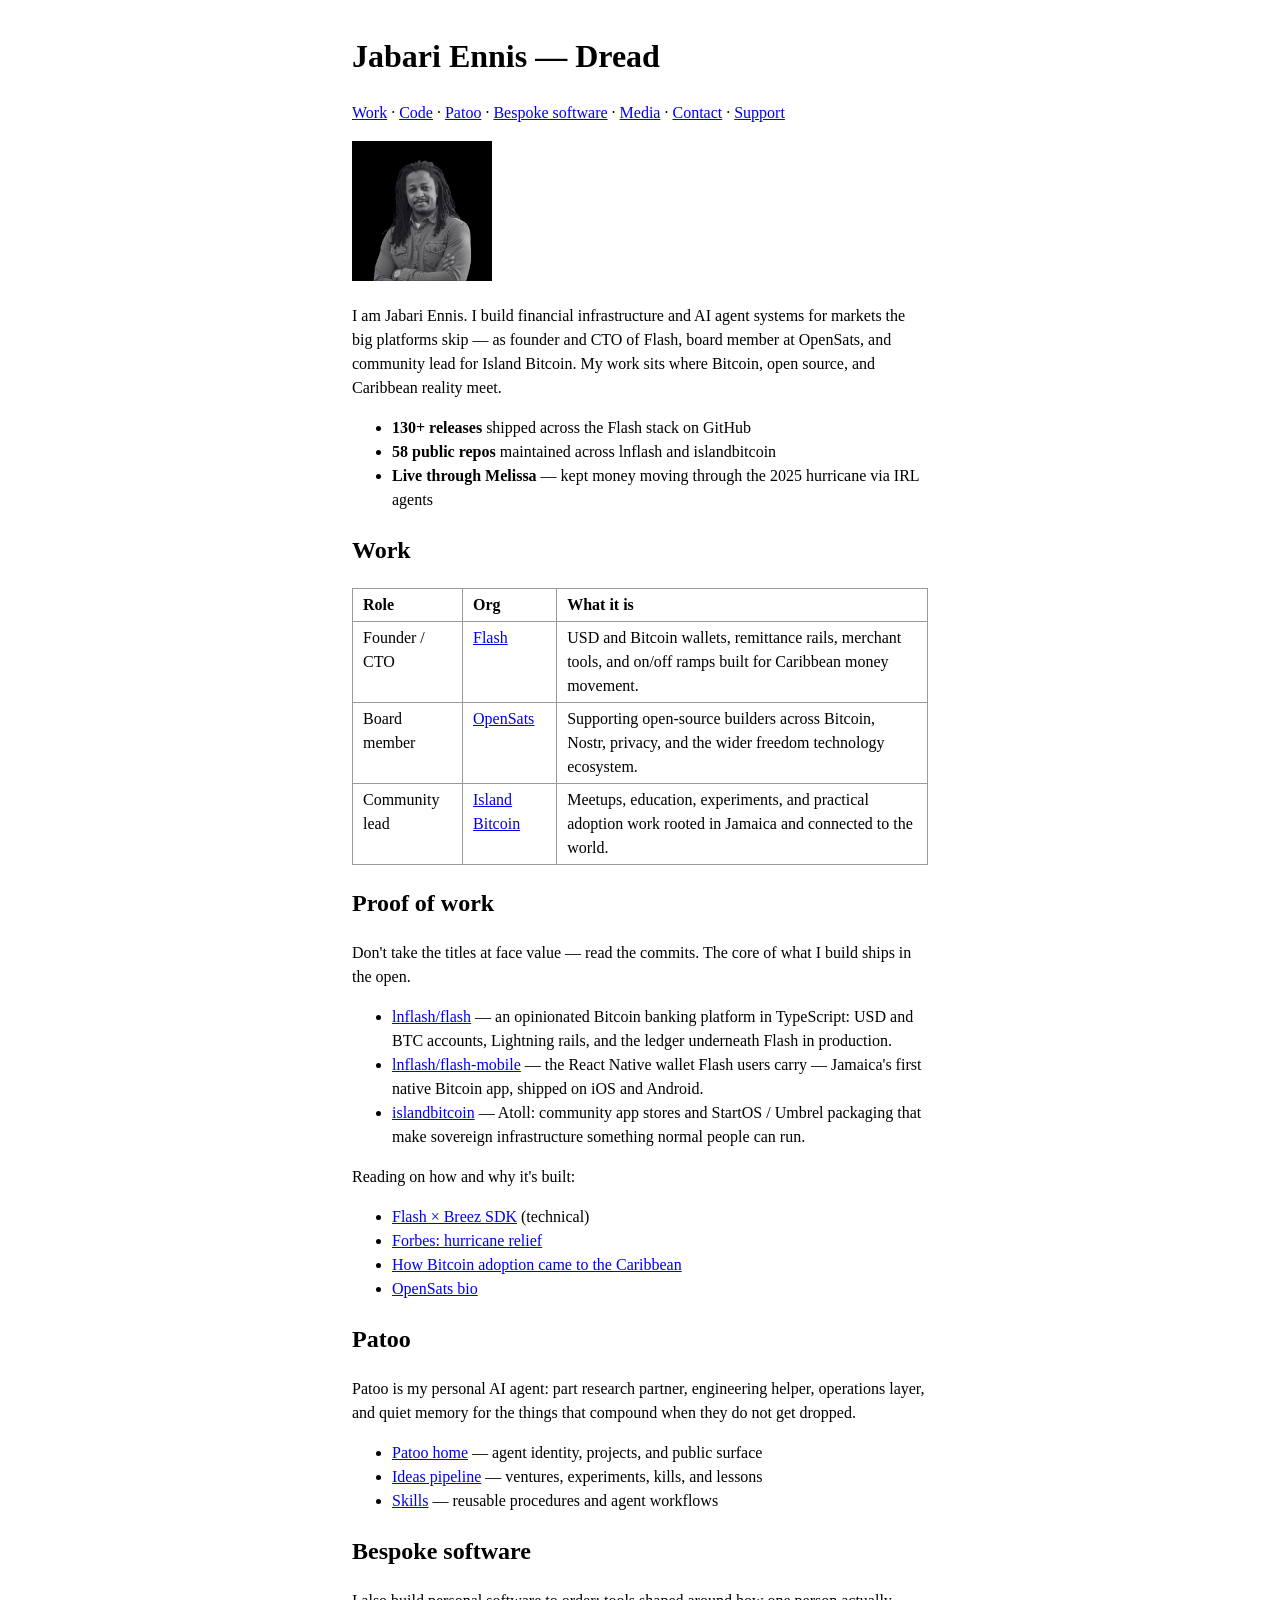
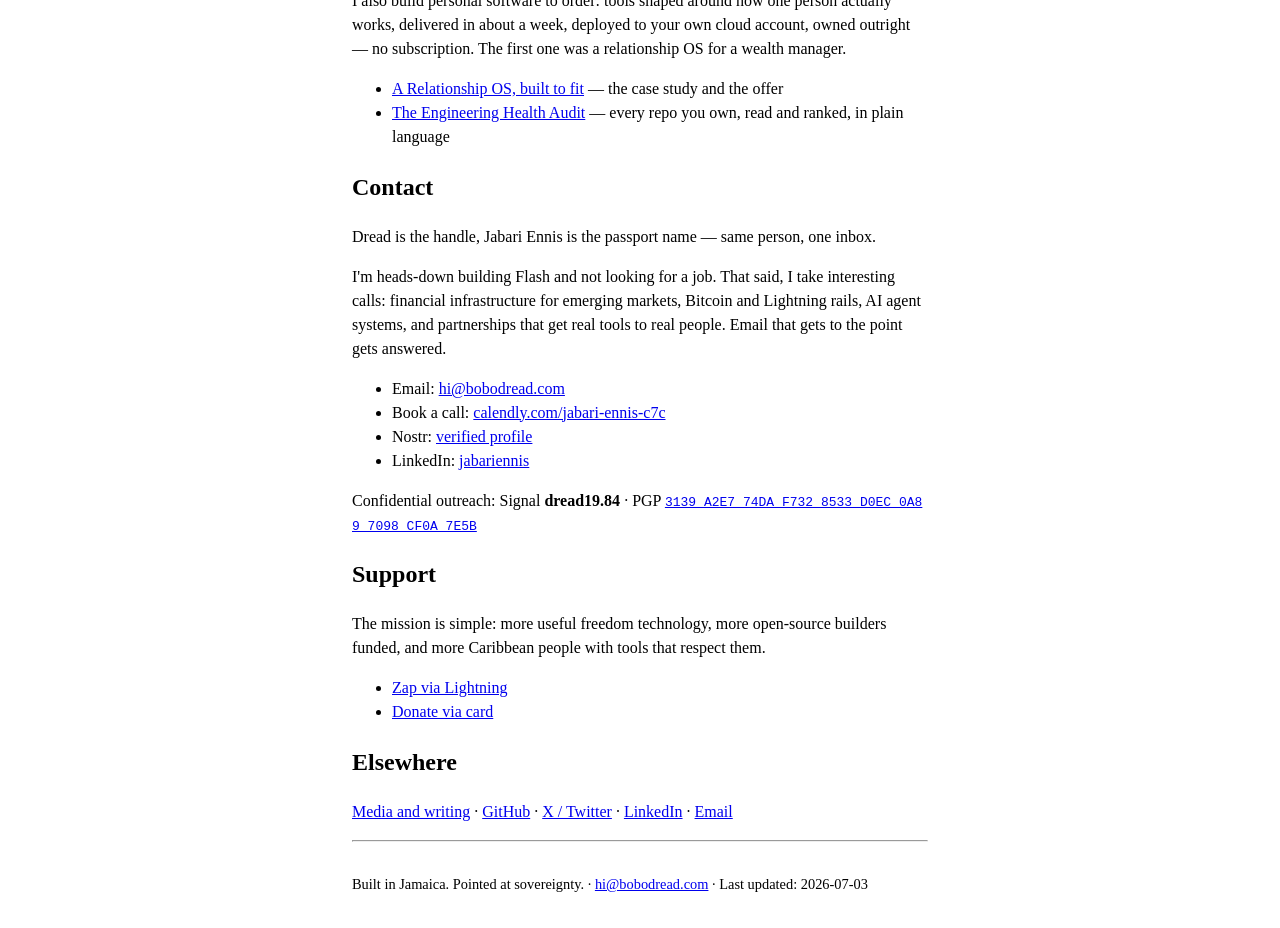
==== index.html @ 9f794b6a "Add Engineering Health Audit offer page Second service page in the same design language: fixed-price" ====
<!DOCTYPE html>
<html lang="en">
<head>
  <meta charset="UTF-8">
  <meta name="viewport" content="width=device-width, initial-scale=1.0">
  <title>Jabari Ennis — Dread</title>
  <meta name="description" content="Jabari Ennis builds financial infrastructure and AI agent systems for emerging markets: Flash, Island Bitcoin, OpenSats, and Patoo.">

  <meta property="og:title" content="Jabari Ennis — Dread">
  <meta property="og:description" content="Financial infrastructure, Bitcoin rails, and AI agent systems built from the Caribbean out.">
  <meta property="og:image" content="https://bobodread.com/photo.png">
  <meta property="og:url" content="https://bobodread.com">
  <meta name="twitter:card" content="summary_large_image">

  <link rel="icon" href="data:image/svg+xml,<svg xmlns='http://www.w3.org/2000/svg' viewBox='0 0 100 100'><text y='.9em' font-size='90'>🏝️</text></svg>">

  <style>
    body { max-width: 72ch; margin: 2rem auto; padding: 0 1rem; line-height: 1.5; }
    img.me { width: 140px; height: auto; }
    table { border-collapse: collapse; }
    th, td { border: 1px solid #999; padding: 4px 10px; text-align: left; vertical-align: top; }
    code { word-break: break-all; }
    footer { margin-top: 2rem; font-size: 0.9em; }
  </style>
</head>
<body>

  <h1>Jabari Ennis — Dread</h1>

  <p>
    <a href="#work">Work</a> ·
    <a href="#code">Code</a> ·
    <a href="#patoo">Patoo</a> ·
    <a href="#bespoke">Bespoke software</a> ·
    <a href="./media.html">Media</a> ·
    <a href="#contact">Contact</a> ·
    <a href="#support">Support</a>
  </p>

  <img class="me" src="./photo.png" alt="Portrait of Jabari Ennis">

  <p>
    I am Jabari Ennis. I build financial infrastructure and AI agent systems for
    markets the big platforms skip — as founder and CTO of Flash, board member at
    OpenSats, and community lead for Island Bitcoin. My work sits where Bitcoin,
    open source, and Caribbean reality meet.
  </p>

  <ul>
    <li><strong>130+ releases</strong> shipped across the Flash stack on GitHub</li>
    <li><strong>58 public repos</strong> maintained across lnflash and islandbitcoin</li>
    <li><strong>Live through Melissa</strong> — kept money moving through the 2025 hurricane via IRL agents</li>
  </ul>

  <h2 id="work">Work</h2>

  <table>
    <tr>
      <th>Role</th>
      <th>Org</th>
      <th>What it is</th>
    </tr>
    <tr>
      <td>Founder / CTO</td>
      <td><a href="https://getflash.io">Flash</a></td>
      <td>USD and Bitcoin wallets, remittance rails, merchant tools, and on/off ramps built for Caribbean money movement.</td>
    </tr>
    <tr>
      <td>Board member</td>
      <td><a href="https://opensats.org">OpenSats</a></td>
      <td>Supporting open-source builders across Bitcoin, Nostr, privacy, and the wider freedom technology ecosystem.</td>
    </tr>
    <tr>
      <td>Community lead</td>
      <td><a href="https://community.islandbitcoin.com">Island Bitcoin</a></td>
      <td>Meetups, education, experiments, and practical adoption work rooted in Jamaica and connected to the world.</td>
    </tr>
  </table>

  <h2 id="code">Proof of work</h2>

  <p>Don't take the titles at face value — read the commits. The core of what I build ships in the open.</p>

  <ul>
    <li>
      <a href="https://github.com/lnflash/flash">lnflash/flash</a> —
      an opinionated Bitcoin banking platform in TypeScript: USD and BTC accounts,
      Lightning rails, and the ledger underneath Flash in production.
    </li>
    <li>
      <a href="https://github.com/lnflash/flash-mobile">lnflash/flash-mobile</a> —
      the React Native wallet Flash users carry — Jamaica's first native Bitcoin app,
      shipped on iOS and Android.
    </li>
    <li>
      <a href="https://github.com/islandbitcoin">islandbitcoin</a> —
      Atoll: community app stores and StartOS / Umbrel packaging that make sovereign
      infrastructure something normal people can run.
    </li>
  </ul>

  <p>Reading on how and why it's built:</p>

  <ul>
    <li><a href="https://medium.com/breez-technology/building-on-lightning-flash-is-reinventing-caribbean-money-with-the-breez-sdk-d26ef8b81fb8">Flash × Breez SDK</a> (technical)</li>
    <li><a href="https://www.forbes.com/sites/frankcorva/2025/11/20/jamaicas-first-native-bitcoin-app-is-helping-with-hurricane-relief/">Forbes: hurricane relief</a></li>
    <li><a href="https://www.blink.sv/blog/how-bitcoin-adoption-came-to-the-caribbean">How Bitcoin adoption came to the Caribbean</a></li>
    <li><a href="https://opensats.org/about/dread">OpenSats bio</a></li>
  </ul>

  <h2 id="patoo">Patoo</h2>

  <p>
    Patoo is my personal AI agent: part research partner, engineering helper,
    operations layer, and quiet memory for the things that compound when they
    do not get dropped.
  </p>

  <ul>
    <li><a href="https://patoo.ai">Patoo home</a> — agent identity, projects, and public surface</li>
    <li><a href="https://patoo.ai/ideas">Ideas pipeline</a> — ventures, experiments, kills, and lessons</li>
    <li><a href="https://patoo.ai/skills.html">Skills</a> — reusable procedures and agent workflows</li>
  </ul>

  <h2 id="bespoke">Bespoke software</h2>

  <p>
    I also build personal software to order: tools shaped around how one
    person actually works, delivered in about a week, deployed to your own
    cloud account, owned outright — no subscription. The first one was a
    relationship OS for a wealth manager.
  </p>

  <ul>
    <li><a href="./relationship-os.html">A Relationship OS, built to fit</a> — the case study and the offer</li>
    <li><a href="./audit.html">The Engineering Health Audit</a> — every repo you own, read and ranked, in plain language</li>
  </ul>

  <h2 id="contact">Contact</h2>

  <p>Dread is the handle, Jabari Ennis is the passport name — same person, one inbox.</p>

  <p>
    I'm heads-down building Flash and not looking for a job. That said, I take
    interesting calls: financial infrastructure for emerging markets, Bitcoin and
    Lightning rails, AI agent systems, and partnerships that get real tools to real
    people. Email that gets to the point gets answered.
  </p>

  <ul>
    <li>Email: <a href="mailto:hi@bobodread.com">hi@bobodread.com</a></li>
    <li>Book a call: <a href="https://calendly.com/jabari-ennis-c7c">calendly.com/jabari-ennis-c7c</a></li>
    <li>Nostr: <a href="https://njump.me/npub1qqqqqq0u2gj96tdfvqymdqn739k4s0h9rzdwyegfmalv28j7a5ssh5ntu2">verified profile</a></li>
    <li>LinkedIn: <a href="https://www.linkedin.com/in/jabariennis/">jabariennis</a></li>
  </ul>

  <p>
    Confidential outreach: Signal <strong>dread19.84</strong> ·
    PGP <a href="./pgp.asc"><code>3139 A2E7 74DA F732 8533 D0EC 0A89 7098 CF0A 7E5B</code></a>
  </p>

  <h2 id="support">Support</h2>

  <p>
    The mission is simple: more useful freedom technology, more open-source builders
    funded, and more Caribbean people with tools that respect them.
  </p>

  <ul>
    <li><a href="https://pay.flashapp.me/dreadmax?amount=0&amp;sats=0&amp;unit=CENT&amp;memo=Tip%20for%20Dread&amp;display=USD&amp;currency=USD">Zap via Lightning</a></li>
    <li><a href="https://www.fygaro.com/en/pb/93b0f6b8-652f-4965-8387-2285e3c92df0/">Donate via card</a></li>
  </ul>

  <h2>Elsewhere</h2>

  <p>
    <a href="./media.html">Media and writing</a> ·
    <a href="https://github.com/islandbitcoin">GitHub</a> ·
    <a href="https://twitter.com/polevaultdream">X / Twitter</a> ·
    <a href="https://www.linkedin.com/in/jabariennis/">LinkedIn</a> ·
    <a href="mailto:hi@bobodread.com">Email</a>
  </p>

  <hr>

  <footer>
    Built in Jamaica. Pointed at sovereignty. ·
    <a href="mailto:hi@bobodread.com">hi@bobodread.com</a> ·
    Last updated: 2026-07-03
  </footer>

</body>
</html>
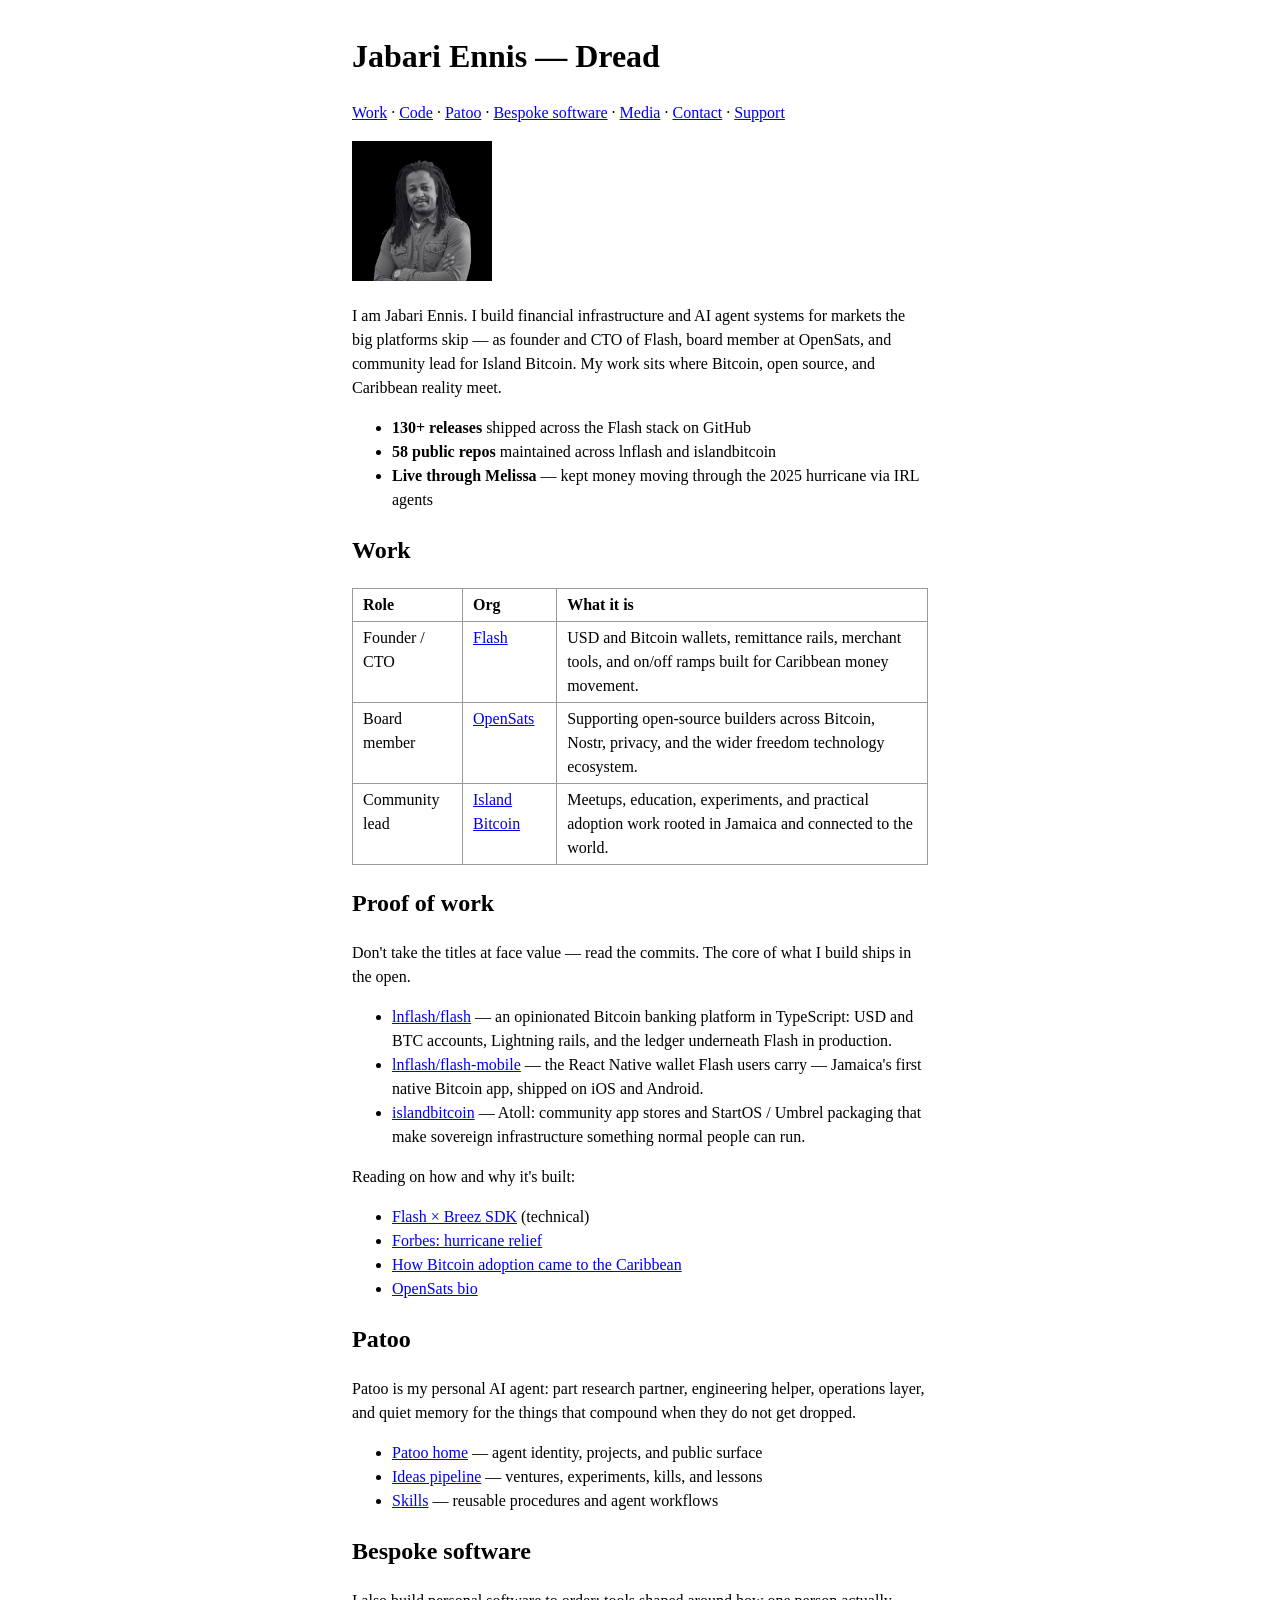
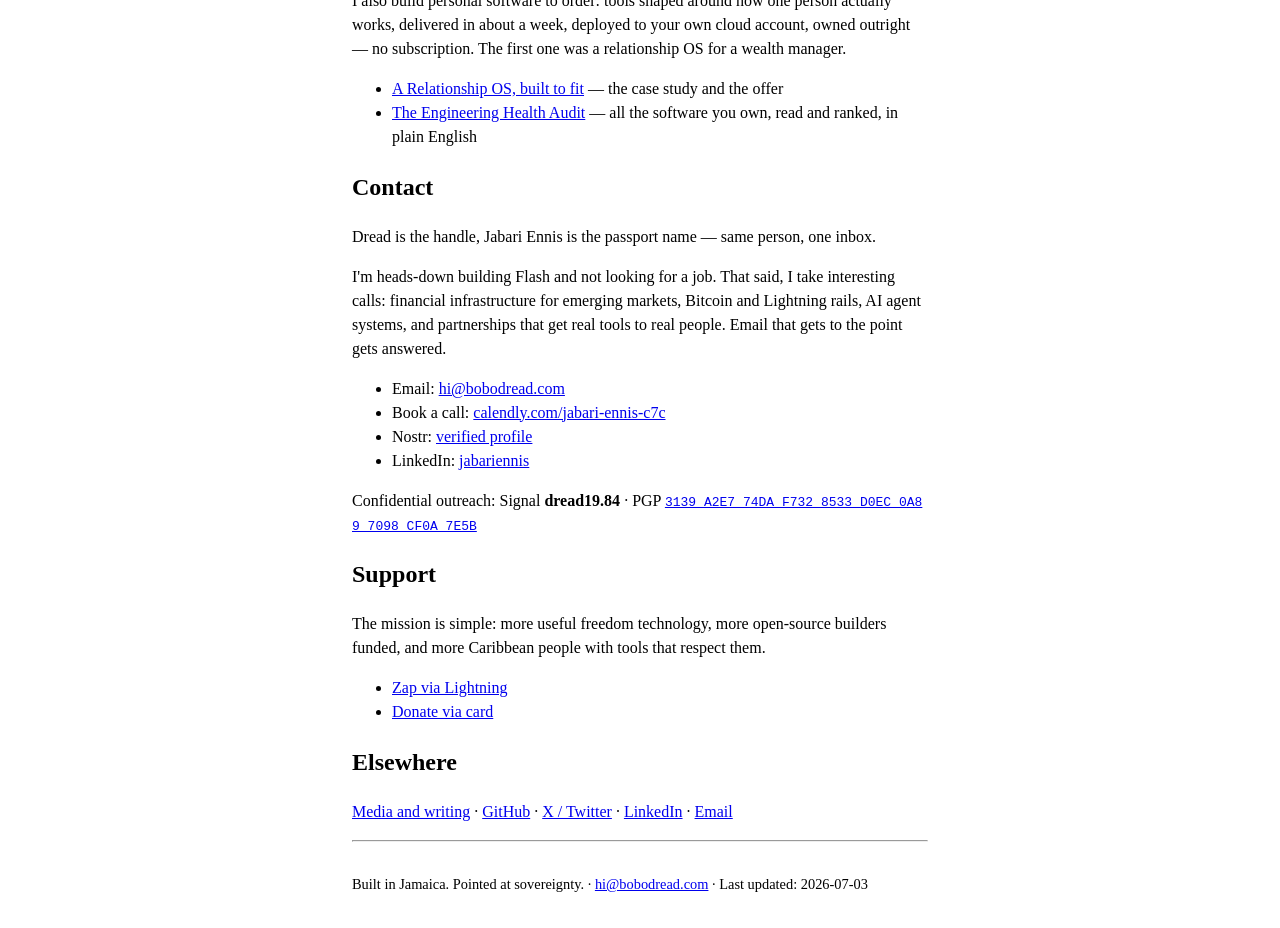
==== commit a1b14aef: "Plain-English pass on the audit page for non-technical founders Removes jargon an owner may not know" ====
--- a/index.html
+++ b/index.html
@@ -133,7 +133,7 @@
 
   <ul>
     <li><a href="./relationship-os.html">A Relationship OS, built to fit</a> — the case study and the offer</li>
-    <li><a href="./audit.html">The Engineering Health Audit</a> — every repo you own, read and ranked, in plain language</li>
+    <li><a href="./audit.html">The Engineering Health Audit</a> — all the software you own, read and ranked, in plain English</li>
   </ul>
 
   <h2 id="contact">Contact</h2>
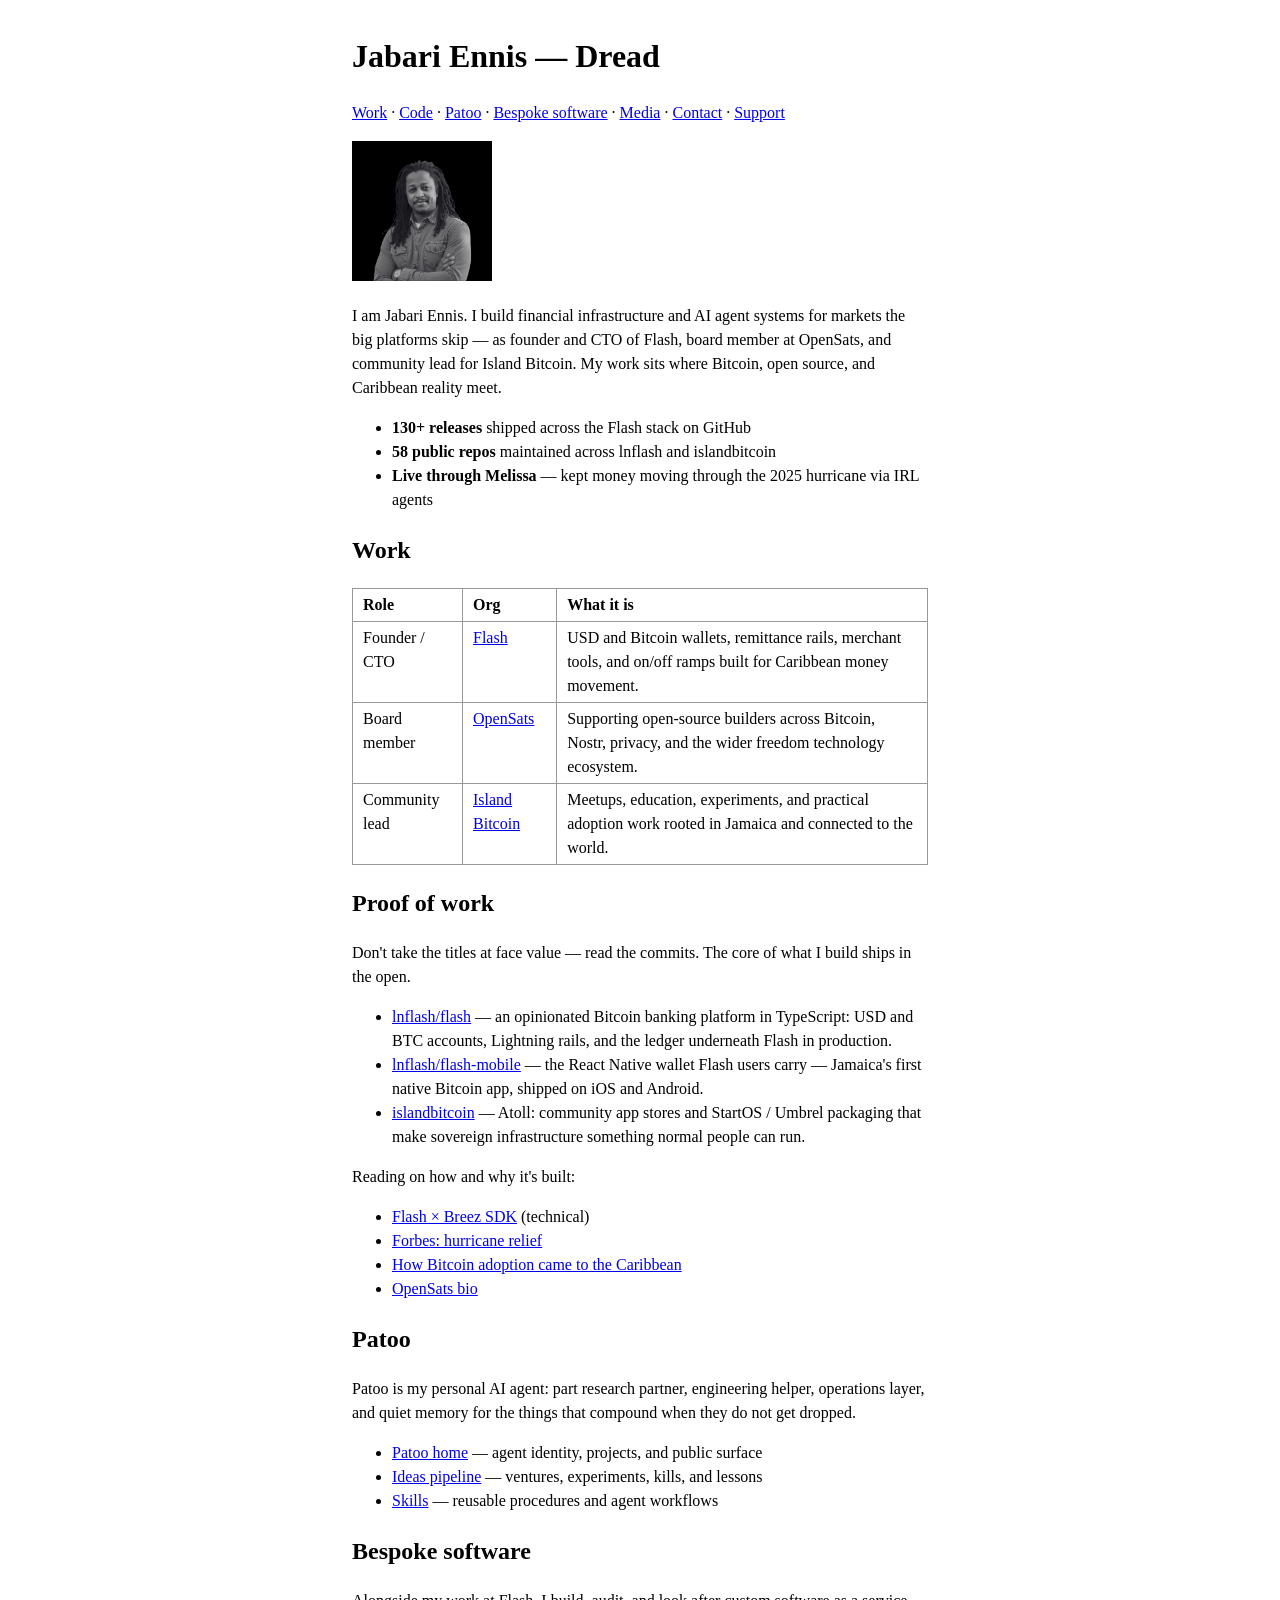
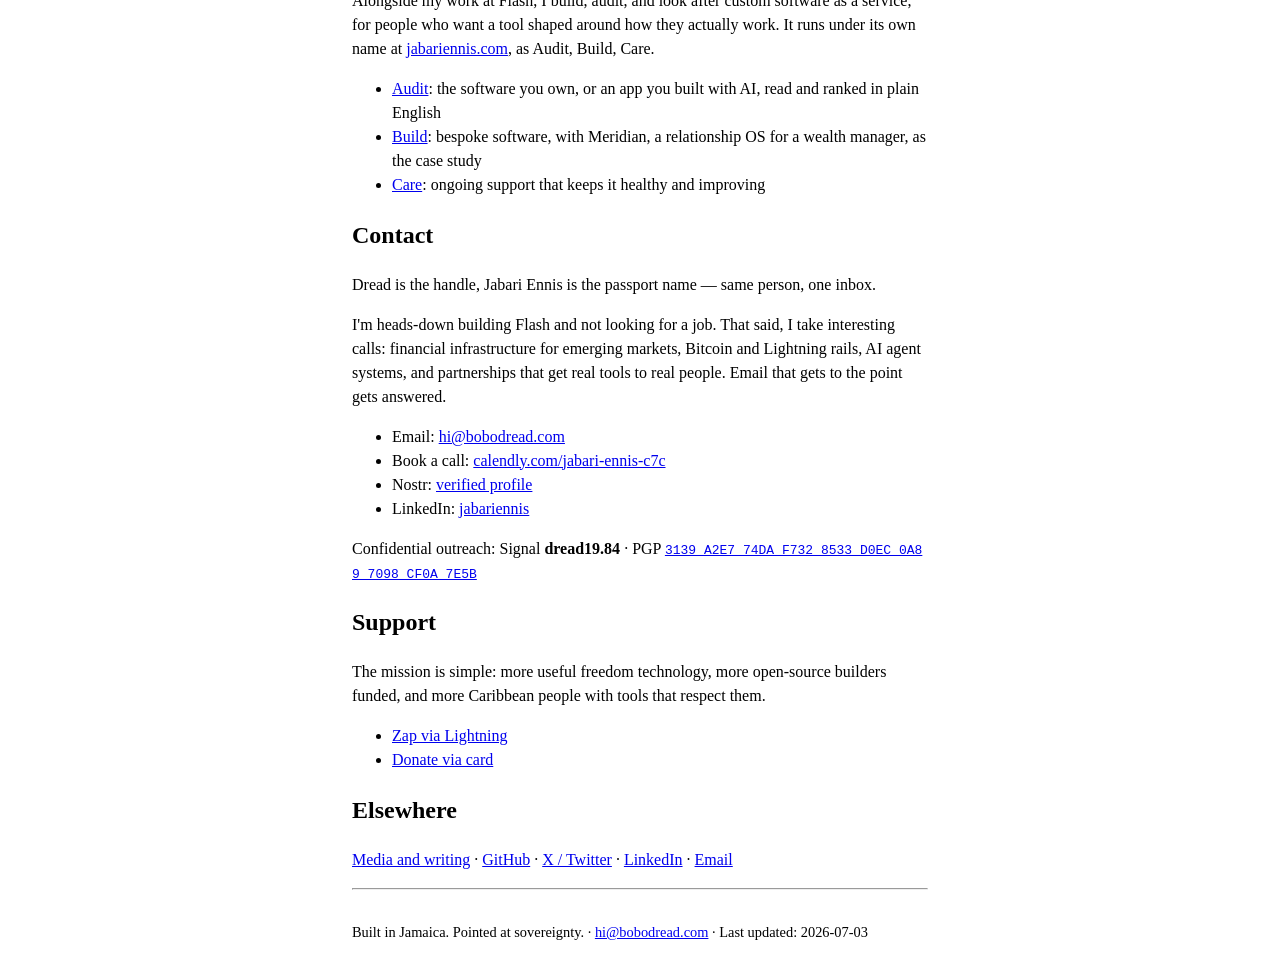
==== commit 71dc4f38: "Redirect bespoke-software offers to jabariennis.com; consolidate homepage section - Remove the relat" ====
--- a/index.html
+++ b/index.html
@@ -125,15 +125,16 @@
   <h2 id="bespoke">Bespoke software</h2>
 
   <p>
-    I also build personal software to order: tools shaped around how one
-    person actually works, delivered in about a week, deployed to your own
-    cloud account, owned outright — no subscription. The first one was a
-    relationship OS for a wealth manager.
+    Alongside my work at Flash, I build, audit, and look after custom software
+    as a service, for people who want a tool shaped around how they actually
+    work. It runs under its own name at <a href="https://jabariennis.com">jabariennis.com</a>,
+    as Audit, Build, Care.
   </p>
 
   <ul>
-    <li><a href="./relationship-os.html">A Relationship OS, built to fit</a> — the case study and the offer</li>
-    <li><a href="./audit.html">The Engineering Health Audit</a> — all the software you own, read and ranked, in plain English</li>
+    <li><a href="https://jabariennis.com/audit">Audit</a>: the software you own, or an app you built with AI, read and ranked in plain English</li>
+    <li><a href="https://jabariennis.com/relationship-os">Build</a>: bespoke software, with Meridian, a relationship OS for a wealth manager, as the case study</li>
+    <li><a href="https://jabariennis.com/care-plan">Care</a>: ongoing support that keeps it healthy and improving</li>
   </ul>
 
   <h2 id="contact">Contact</h2>
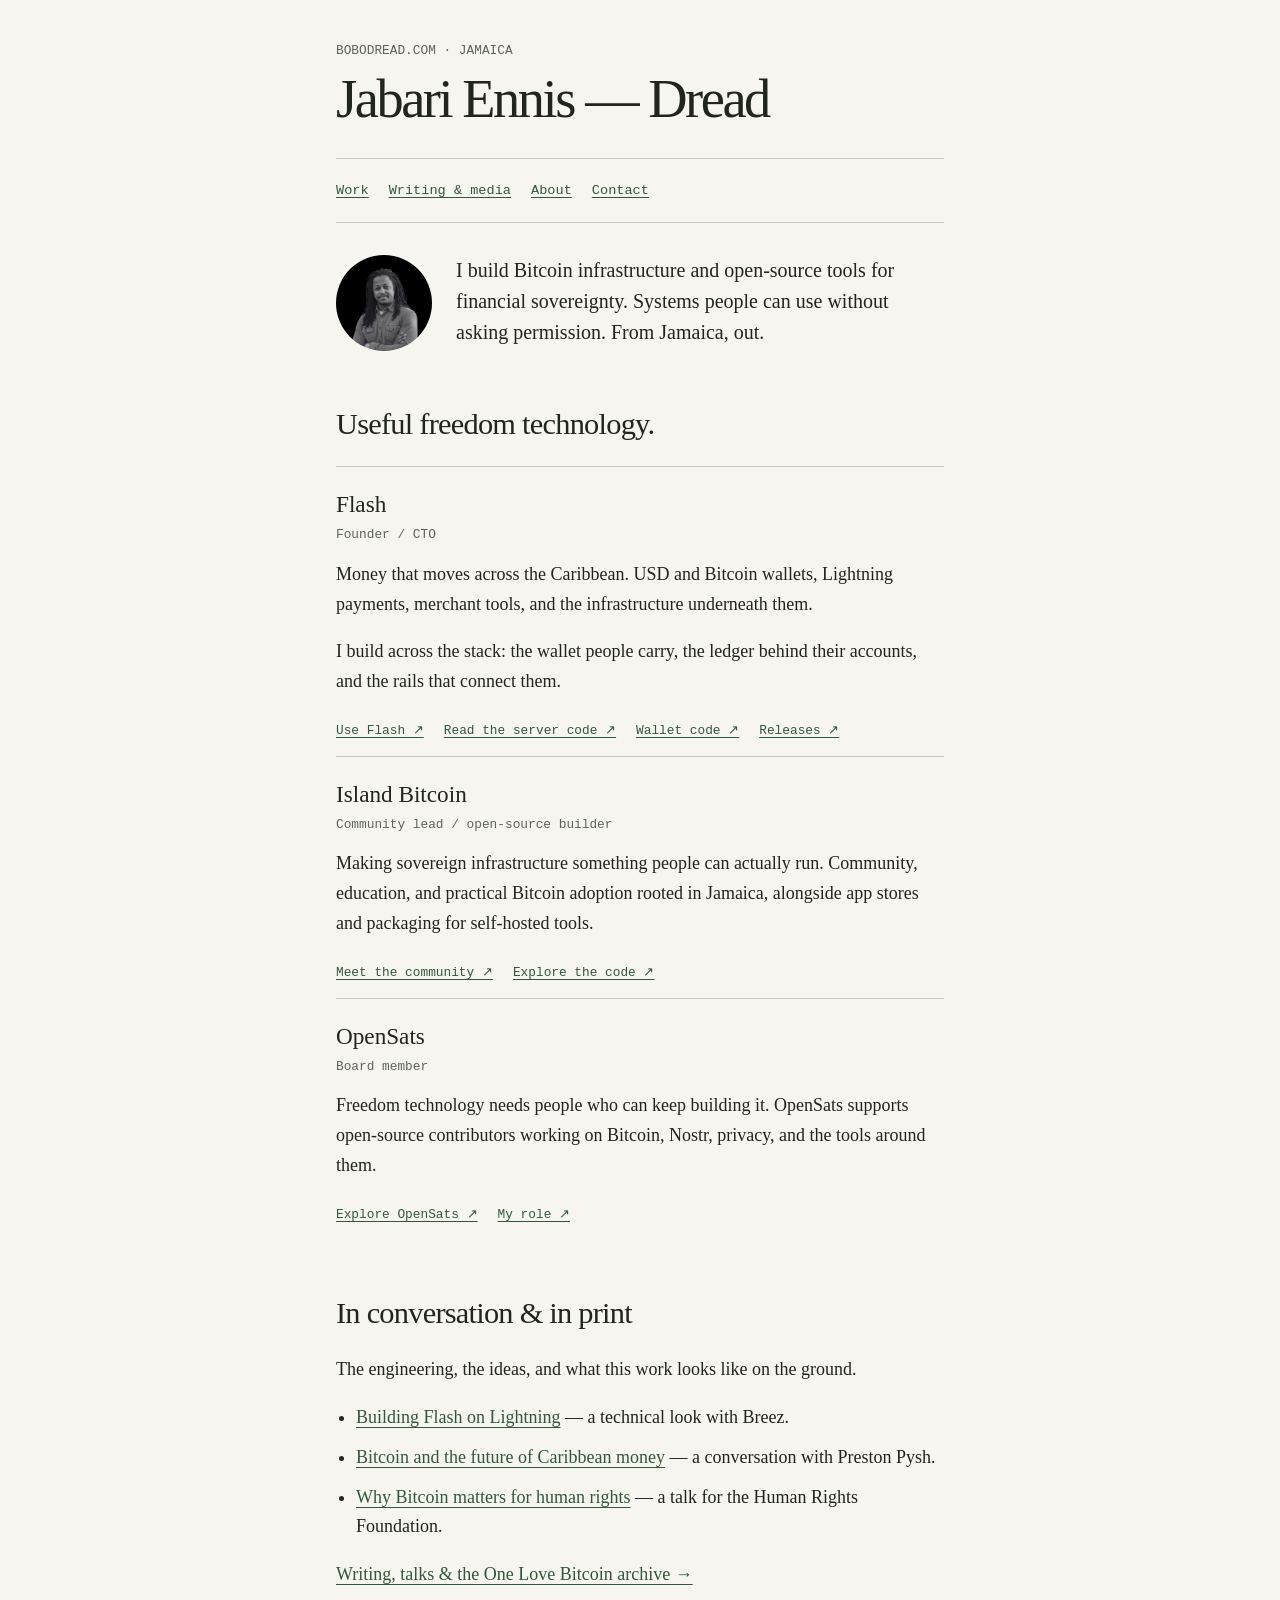
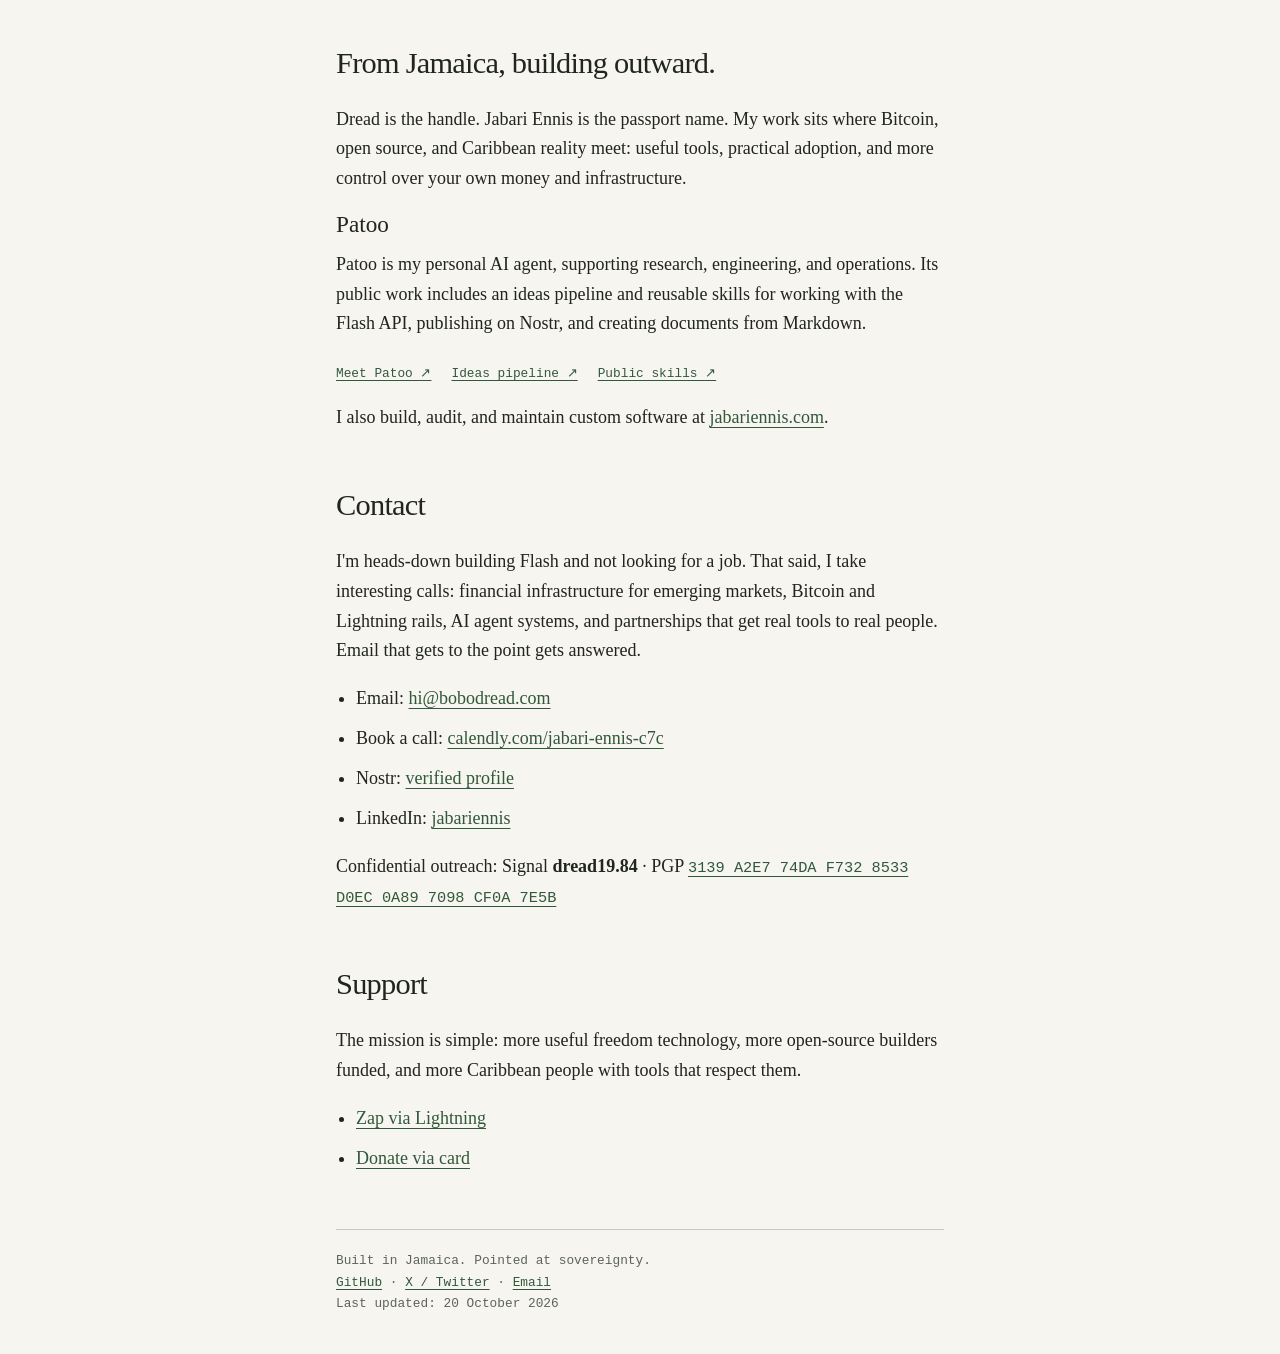
==== commit 5ae96c62: "Revamp Dread site around cypherpunk projects and add review staging" ====
--- a/index.html
+++ b/index.html
@@ -2,144 +2,72 @@
 <html lang="en">
 <head>
   <meta charset="UTF-8">
-  <meta name="viewport" content="width=device-width, initial-scale=1.0">
+  <meta name="viewport" content="width=device-width, initial-scale=1">
   <title>Jabari Ennis — Dread</title>
-  <meta name="description" content="Jabari Ennis builds financial infrastructure and AI agent systems for emerging markets: Flash, Island Bitcoin, OpenSats, and Patoo.">
-
+  <meta name="description" content="Bitcoin infrastructure, open-source tools, and financial sovereignty. Built in Jamaica by Jabari Ennis — Dread.">
+  <link rel="canonical" href="https://bobodread.com/">
   <meta property="og:title" content="Jabari Ennis — Dread">
-  <meta property="og:description" content="Financial infrastructure, Bitcoin rails, and AI agent systems built from the Caribbean out.">
-  <meta property="og:image" content="https://bobodread.com/photo.png">
-  <meta property="og:url" content="https://bobodread.com">
+  <meta property="og:description" content="Bitcoin infrastructure, open-source tools, and financial sovereignty. Built in Jamaica by Jabari Ennis — Dread.">
+  <meta property="og:url" content="https://bobodread.com/">
+  <meta property="og:type" content="website">
+  <meta property="og:image" content="https://bobodread.com/social-card.png">
   <meta name="twitter:card" content="summary_large_image">
-
-  <link rel="icon" href="data:image/svg+xml,<svg xmlns='http://www.w3.org/2000/svg' viewBox='0 0 100 100'><text y='.9em' font-size='90'>🏝️</text></svg>">
-
-  <style>
-    body { max-width: 72ch; margin: 2rem auto; padding: 0 1rem; line-height: 1.5; }
-    img.me { width: 140px; height: auto; }
-    table { border-collapse: collapse; }
-    th, td { border: 1px solid #999; padding: 4px 10px; text-align: left; vertical-align: top; }
-    code { word-break: break-all; }
-    footer { margin-top: 2rem; font-size: 0.9em; }
-  </style>
+  <meta name="twitter:title" content="Jabari Ennis — Dread">
+  <meta name="twitter:description" content="Bitcoin infrastructure, open-source tools, and financial sovereignty. Built in Jamaica by Jabari Ennis — Dread.">
+  <meta name="twitter:image" content="https://bobodread.com/social-card.png">
+  <link rel="icon" href="data:image/svg+xml,&lt;svg xmlns='http://www.w3.org/2000/svg' viewBox='0 0 100 100'&gt;&lt;text y='.9em' font-size='90'&gt;🏝️&lt;/text&gt;&lt;/svg&gt;">
+  <link rel="stylesheet" href="/style.css">
 </head>
 <body>
-
-  <h1>Jabari Ennis — Dread</h1>
-
-  <p>
-    <a href="#work">Work</a> ·
-    <a href="#code">Code</a> ·
-    <a href="#patoo">Patoo</a> ·
-    <a href="#bespoke">Bespoke software</a> ·
-    <a href="./media.html">Media</a> ·
-    <a href="#contact">Contact</a> ·
-    <a href="#support">Support</a>
-  </p>
-
-  <img class="me" src="./photo.png" alt="Portrait of Jabari Ennis">
-
-  <p>
-    I am Jabari Ennis. I build financial infrastructure and AI agent systems for
-    markets the big platforms skip — as founder and CTO of Flash, board member at
-    OpenSats, and community lead for Island Bitcoin. My work sits where Bitcoin,
-    open source, and Caribbean reality meet.
-  </p>
-
-  <ul>
-    <li><strong>130+ releases</strong> shipped across the Flash stack on GitHub</li>
-    <li><strong>58 public repos</strong> maintained across lnflash and islandbitcoin</li>
-    <li><strong>Live through Melissa</strong> — kept money moving through the 2025 hurricane via IRL agents</li>
-  </ul>
-
-  <h2 id="work">Work</h2>
-
-  <table>
-    <tr>
-      <th>Role</th>
-      <th>Org</th>
-      <th>What it is</th>
-    </tr>
-    <tr>
-      <td>Founder / CTO</td>
-      <td><a href="https://getflash.io">Flash</a></td>
-      <td>USD and Bitcoin wallets, remittance rails, merchant tools, and on/off ramps built for Caribbean money movement.</td>
-    </tr>
-    <tr>
-      <td>Board member</td>
-      <td><a href="https://opensats.org">OpenSats</a></td>
-      <td>Supporting open-source builders across Bitcoin, Nostr, privacy, and the wider freedom technology ecosystem.</td>
-    </tr>
-    <tr>
-      <td>Community lead</td>
-      <td><a href="https://community.islandbitcoin.com">Island Bitcoin</a></td>
-      <td>Meetups, education, experiments, and practical adoption work rooted in Jamaica and connected to the world.</td>
-    </tr>
-  </table>
-
-  <h2 id="code">Proof of work</h2>
-
-  <p>Don't take the titles at face value — read the commits. The core of what I build ships in the open.</p>
-
-  <ul>
-    <li>
-      <a href="https://github.com/lnflash/flash">lnflash/flash</a> —
-      an opinionated Bitcoin banking platform in TypeScript: USD and BTC accounts,
-      Lightning rails, and the ledger underneath Flash in production.
-    </li>
-    <li>
-      <a href="https://github.com/lnflash/flash-mobile">lnflash/flash-mobile</a> —
-      the React Native wallet Flash users carry — Jamaica's first native Bitcoin app,
-      shipped on iOS and Android.
-    </li>
-    <li>
-      <a href="https://github.com/islandbitcoin">islandbitcoin</a> —
-      Atoll: community app stores and StartOS / Umbrel packaging that make sovereign
-      infrastructure something normal people can run.
-    </li>
-  </ul>
-
-  <p>Reading on how and why it's built:</p>
-
-  <ul>
-    <li><a href="https://medium.com/breez-technology/building-on-lightning-flash-is-reinventing-caribbean-money-with-the-breez-sdk-d26ef8b81fb8">Flash × Breez SDK</a> (technical)</li>
-    <li><a href="https://www.forbes.com/sites/frankcorva/2025/11/20/jamaicas-first-native-bitcoin-app-is-helping-with-hurricane-relief/">Forbes: hurricane relief</a></li>
-    <li><a href="https://www.blink.sv/blog/how-bitcoin-adoption-came-to-the-caribbean">How Bitcoin adoption came to the Caribbean</a></li>
-    <li><a href="https://opensats.org/about/dread">OpenSats bio</a></li>
-  </ul>
-
-  <h2 id="patoo">Patoo</h2>
-
-  <p>
-    Patoo is my personal AI agent: part research partner, engineering helper,
-    operations layer, and quiet memory for the things that compound when they
-    do not get dropped.
-  </p>
-
-  <ul>
-    <li><a href="https://patoo.ai">Patoo home</a> — agent identity, projects, and public surface</li>
-    <li><a href="https://patoo.ai/ideas">Ideas pipeline</a> — ventures, experiments, kills, and lessons</li>
-    <li><a href="https://patoo.ai/skills.html">Skills</a> — reusable procedures and agent workflows</li>
-  </ul>
-
-  <h2 id="bespoke">Bespoke software</h2>
-
-  <p>
-    Alongside my work at Flash, I build, audit, and look after custom software
-    as a service, for people who want a tool shaped around how they actually
-    work. It runs under its own name at <a href="https://jabariennis.com">jabariennis.com</a>,
-    as Audit, Build, Care.
-  </p>
-
-  <ul>
-    <li><a href="https://jabariennis.com/audit">Audit</a>: the software you own, or an app you built with AI, read and ranked in plain English</li>
-    <li><a href="https://jabariennis.com/relationship-os">Build</a>: bespoke software, with Meridian, a relationship OS for a wealth manager, as the case study</li>
-    <li><a href="https://jabariennis.com/care-plan">Care</a>: ongoing support that keeps it healthy and improving</li>
-  </ul>
-
+<a class="skip" href="#main">Skip to content</a>
+<header>
+<p class="kicker">BOBODREAD.COM · JAMAICA</p>
+<h1>Jabari Ennis — Dread</h1>
+<nav aria-label="Main navigation"><a href="/#work">Work</a><a href="/media">Writing &amp; media</a><a href="/#about">About</a><a href="/#contact">Contact</a></nav></header>
+<main id="main">
+<div class="intro">
+<img class="me" src="/photo.png" width="500" height="500" alt="Portrait of Jabari Ennis">
+<p>I build Bitcoin infrastructure and open-source tools for financial sovereignty. Systems people can use without asking permission. From Jamaica, out.</p>
+</div>
+<section id="work" aria-labelledby="work-title">
+<h2 id="work-title">Useful freedom technology.</h2>
+<article id="flash">
+<h3>Flash</h3><p class="role">Founder / CTO</p>
+<p>Money that moves across the Caribbean. USD and Bitcoin wallets, Lightning payments, merchant tools, and the infrastructure underneath them.</p>
+<p>I build across the stack: the wallet people carry, the ledger behind their accounts, and the rails that connect them.</p>
+<div class="links"><a href="https://getflash.io">Use Flash ↗</a><a href="https://github.com/lnflash/flash">Read the server code ↗</a><a href="https://github.com/lnflash/flash-mobile">Wallet code ↗</a><a href="https://github.com/lnflash/flash-mobile/releases">Releases ↗</a></div>
+</article>
+<article id="islandbitcoin">
+<h3>Island Bitcoin</h3><p class="role">Community lead / open-source builder</p>
+<p>Making sovereign infrastructure something people can actually run. Community, education, and practical Bitcoin adoption rooted in Jamaica, alongside app stores and packaging for self-hosted tools.</p>
+<div class="links"><a href="https://community.islandbitcoin.com">Meet the community ↗</a><a href="https://github.com/islandbitcoin">Explore the code ↗</a></div>
+</article>
+<article id="opensats">
+<h3>OpenSats</h3><p class="role">Board member</p>
+<p>Freedom technology needs people who can keep building it. OpenSats supports open-source contributors working on Bitcoin, Nostr, privacy, and the tools around them.</p>
+<div class="links"><a href="https://opensats.org">Explore OpenSats ↗</a><a href="https://opensats.org/about/dread">My role ↗</a></div>
+</article>
+</section>
+<section aria-labelledby="reading-title">
+<h2 id="reading-title">In conversation &amp; in print</h2>
+<p>The engineering, the ideas, and what this work looks like on the ground.</p>
+<ul>
+<li><a href="/media#breez">Building Flash on Lightning</a> — a technical look with Breez.</li>
+<li><a href="/media#bitcoin-fundamentals">Bitcoin and the future of Caribbean money</a> — a conversation with Preston Pysh.</li>
+<li><a href="/media#human-rights">Why Bitcoin matters for human rights</a> — a talk for the Human Rights Foundation.</li>
+</ul>
+<p><a href="/media">Writing, talks &amp; the One Love Bitcoin archive →</a></p>
+</section>
+<section id="about" aria-labelledby="about-title">
+<h2 id="about-title">From Jamaica, building outward.</h2>
+<p>Dread is the handle. Jabari Ennis is the passport name. My work sits where Bitcoin, open source, and Caribbean reality meet: useful tools, practical adoption, and more control over your own money and infrastructure.</p>
+<h3 id="patoo">Patoo</h3>
+<p>Patoo is my personal AI agent, supporting research, engineering, and operations. Its public work includes an ideas pipeline and reusable skills for working with the Flash API, publishing on Nostr, and creating documents from Markdown.</p>
+<div class="links"><a href="https://patoo.ai">Meet Patoo ↗</a><a href="https://patoo.ai/ideas">Ideas pipeline ↗</a><a href="https://patoo.ai/skills.html">Public skills ↗</a></div>
+<p>I also build, audit, and maintain custom software at <a href="https://jabariennis.com">jabariennis.com</a>.</p>
+</section>
+<section aria-labelledby="contact">
   <h2 id="contact">Contact</h2>
-
-  <p>Dread is the handle, Jabari Ennis is the passport name — same person, one inbox.</p>
 
   <p>
     I'm heads-down building Flash and not looking for a job. That said, I take
@@ -157,9 +85,11 @@
 
   <p>
     Confidential outreach: Signal <strong>dread19.84</strong> ·
-    PGP <a href="./pgp.asc"><code>3139 A2E7 74DA F732 8533 D0EC 0A89 7098 CF0A 7E5B</code></a>
+    PGP <a href="/pgp.asc"><code>3139 A2E7 74DA F732 8533 D0EC 0A89 7098 CF0A 7E5B</code></a>
   </p>
 
+</section>
+<section aria-labelledby="support">
   <h2 id="support">Support</h2>
 
   <p>
@@ -172,23 +102,8 @@
     <li><a href="https://www.fygaro.com/en/pb/93b0f6b8-652f-4965-8387-2285e3c92df0/">Donate via card</a></li>
   </ul>
 
-  <h2>Elsewhere</h2>
-
-  <p>
-    <a href="./media.html">Media and writing</a> ·
-    <a href="https://github.com/islandbitcoin">GitHub</a> ·
-    <a href="https://twitter.com/polevaultdream">X / Twitter</a> ·
-    <a href="https://www.linkedin.com/in/jabariennis/">LinkedIn</a> ·
-    <a href="mailto:hi@bobodread.com">Email</a>
-  </p>
-
-  <hr>
-
-  <footer>
-    Built in Jamaica. Pointed at sovereignty. ·
-    <a href="mailto:hi@bobodread.com">hi@bobodread.com</a> ·
-    Last updated: 2026-07-03
-  </footer>
-
+</section>
+</main>
+<footer>Built in Jamaica. Pointed at sovereignty.<br><a href="https://github.com/islandbitcoin">GitHub</a> · <a href="https://twitter.com/polevaultdream">X / Twitter</a> · <a href="mailto:hi@bobodread.com">Email</a><br>Last updated: <time datetime="2026-10-20">20 October 2026</time></footer>
 </body>
 </html>
--- a/style.css
+++ b/style.css
@@ -0,0 +1,34 @@
+ :root { color-scheme: light dark; --bg:#f7f5ef; --ink:#20251f; --muted:#5c6459; --line:#c8cbbf; --link:#31583b; }
+* { box-sizing:border-box; }
+html { scroll-padding-top:2rem; }
+body { max-width:72ch; margin:0 auto; padding:2.5rem 1.25rem; background:var(--bg); color:var(--ink); font:18px/1.65 Georgia, 'Times New Roman', serif; overflow-wrap:anywhere; }
+a { color:var(--link); text-underline-offset:0.2em; text-decoration-thickness:1px; }
+a:hover { text-decoration-thickness:2px; }
+a:focus-visible { outline:3px solid var(--link); outline-offset:5px; }
+nav { display:flex; flex-wrap:wrap; gap:.25rem 1.25rem; padding:.8rem 0; border-top:1px solid var(--line); border-bottom:1px solid var(--line); font: .85rem/1.6 ui-monospace, monospace; }
+nav a { display:inline-block; padding:.5rem 0; }
+h1,h2,h3 { line-height:1.15; font-weight:normal; }
+h1 { font-size:clamp(2.25rem,6vw,3.4rem); letter-spacing:-.045em; margin:.4rem 0 1.75rem; }
+h2 { font-size:1.9rem; margin:0 0 1.5rem; letter-spacing:-.025em; }
+h3 { font-size:1.45rem; margin:0 0 .4rem; }
+p { margin:.75rem 0 1.1rem; }
+section { margin-top:3.5rem; }
+article { border-top:1px solid var(--line); padding:1.5rem 0 .5rem; }
+.kicker,.role,footer,.links { font-family:ui-monospace, SFMono-Regular, Consolas, monospace; font-size:.8rem; }
+.kicker { color:var(--muted); margin:0; }
+.role { color:var(--muted); margin:.25rem 0 .9rem; }
+.intro { display:flex; align-items:flex-start; gap:1.5rem; margin-top:2rem; }
+.intro p { margin:0; font-size:1.25rem; line-height:1.55; }
+img.me { width:96px; height:96px; flex-shrink:0; border-radius:50%; }
+.links { display:flex; flex-wrap:wrap; gap:.35rem 1.25rem; }
+.links a { padding:.4rem 0; }
+ul { padding-left:1.25rem; }
+li { margin:.65rem 0; }
+code { font-size:.85em; overflow-wrap:anywhere; }
+footer { margin-top:3.5rem; padding-top:1.25rem; border-top:1px solid var(--line); color:var(--muted); }
+.skip { position:absolute; left:-9999px; }
+.skip:focus { position:static; }
+@media (max-width:480px) { body { padding:1.5rem 1.1rem; } .intro { gap:1rem; } img.me { width:68px; height:68px; } .intro p { font-size:1.1rem; } }
+@media (prefers-color-scheme:dark) { :root { --bg:#161a17; --ink:#e8e9df; --muted:#afb6a8; --line:#464e43; --link:#b7d69d; } }
+main > h2 { margin-top:3.5rem; }
+main > h3 { margin-top:2rem; }
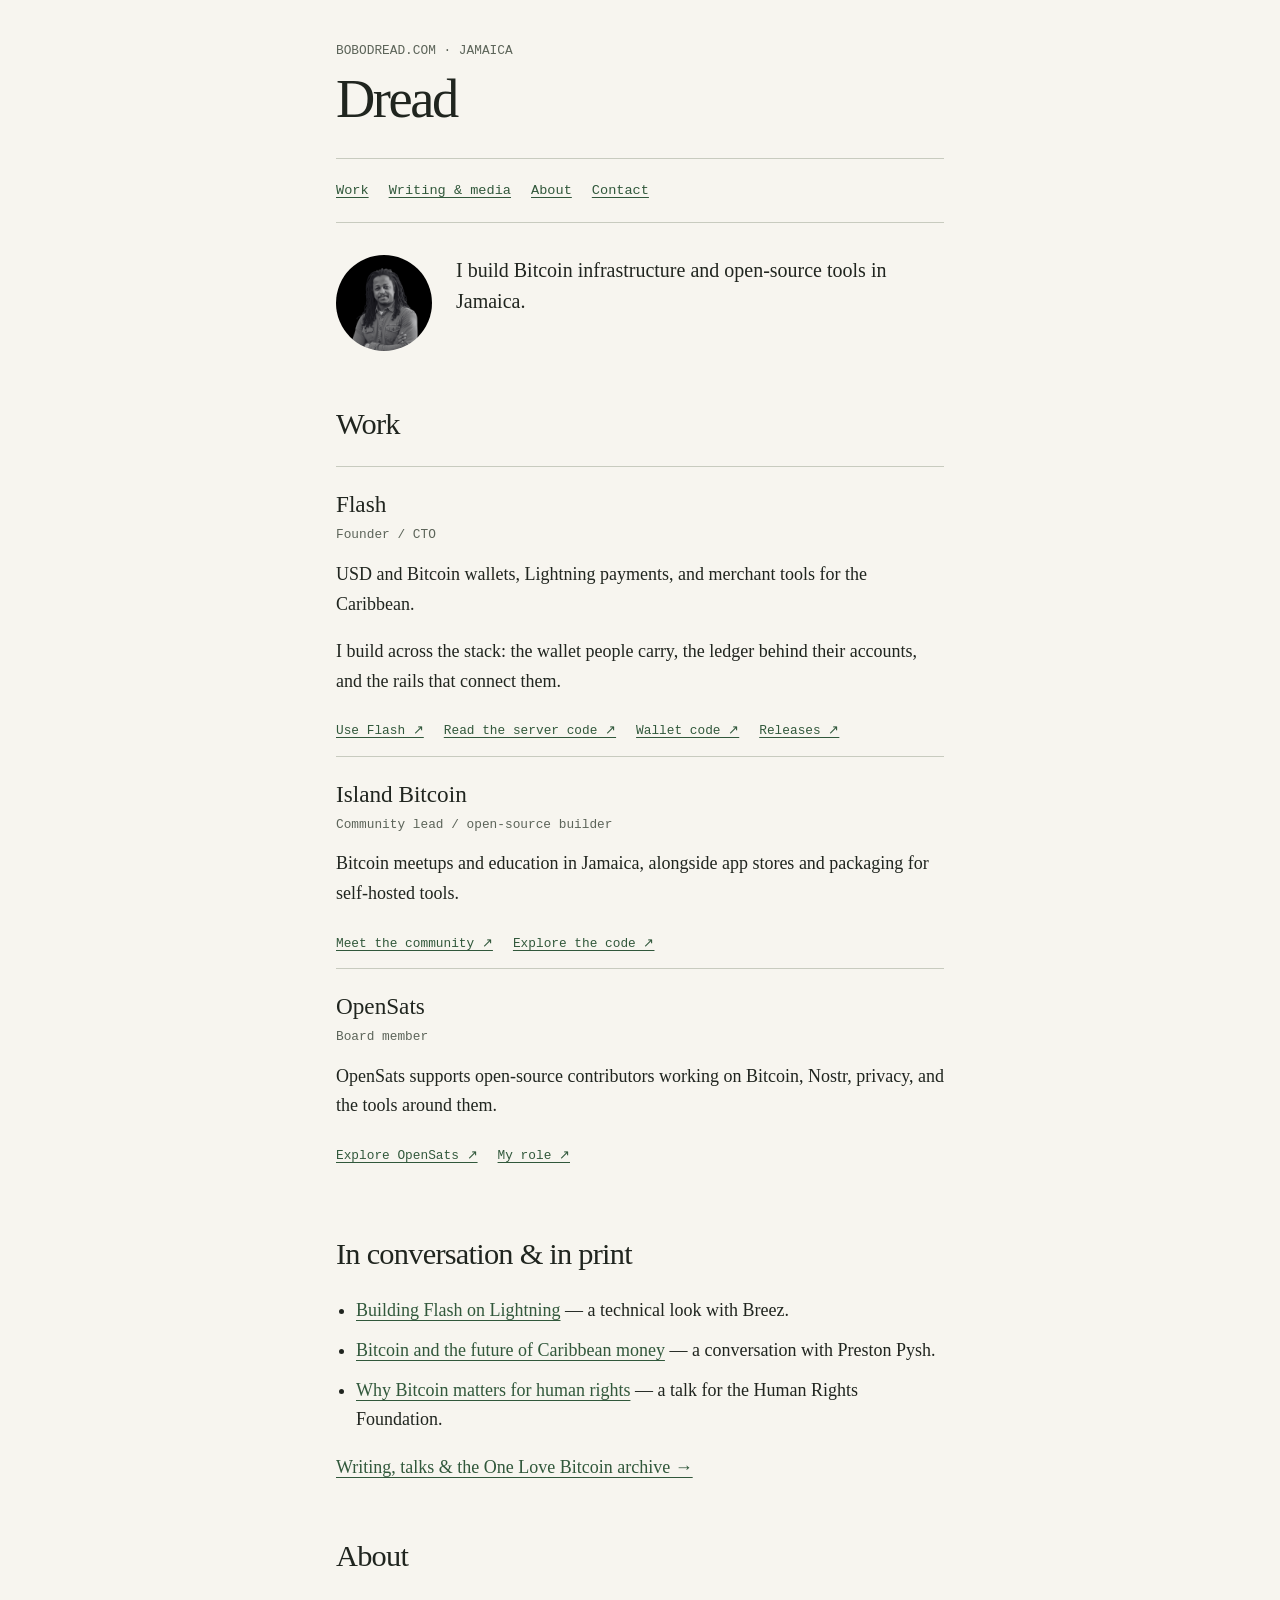
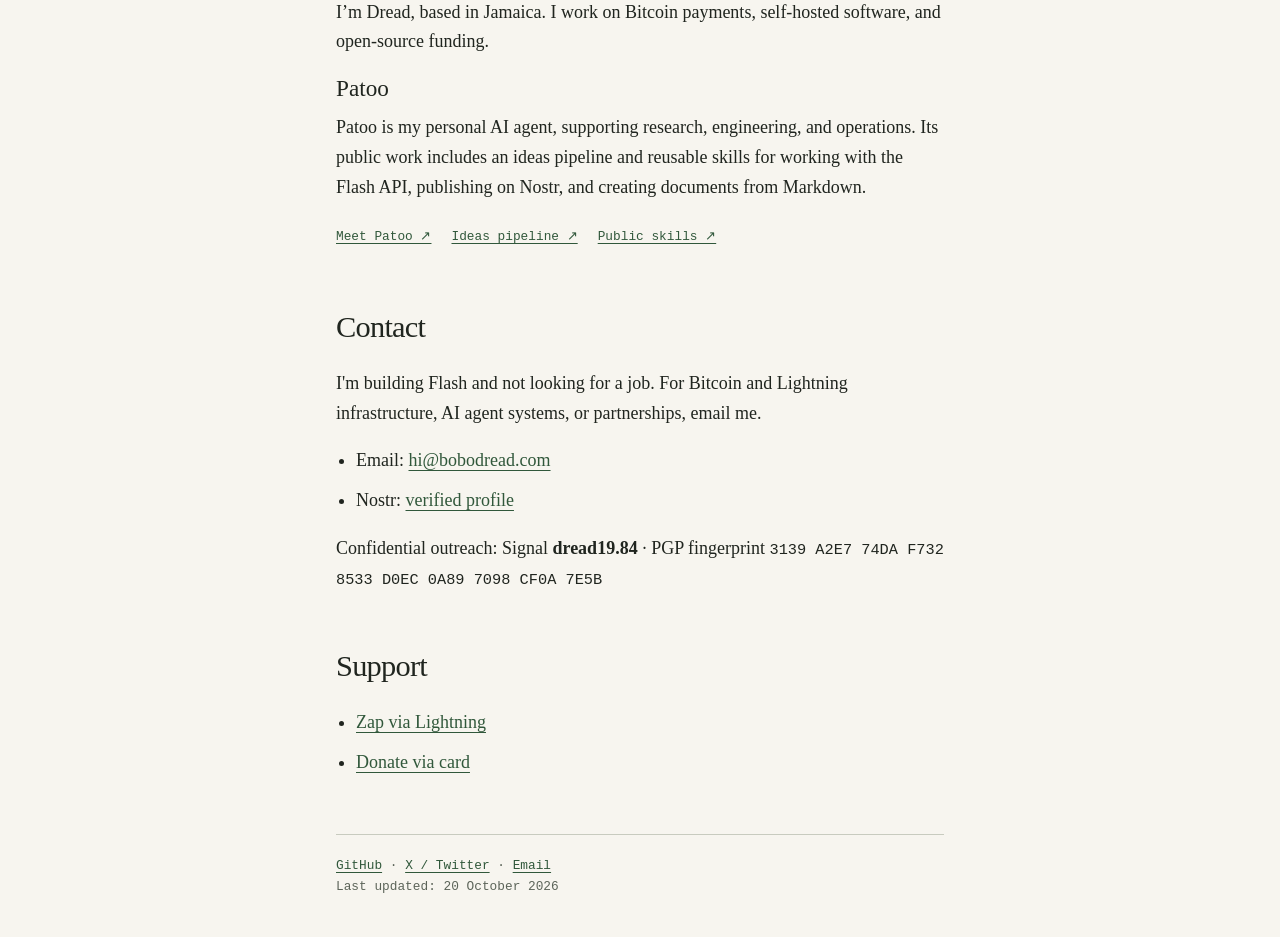
==== commit 6c50e8ab: "Use Dread throughout and remove promotional filler" ====
--- a/index.html
+++ b/index.html
@@ -3,17 +3,17 @@
 <head>
   <meta charset="UTF-8">
   <meta name="viewport" content="width=device-width, initial-scale=1">
-  <title>Jabari Ennis — Dread</title>
-  <meta name="description" content="Bitcoin infrastructure, open-source tools, and financial sovereignty. Built in Jamaica by Jabari Ennis — Dread.">
+  <title>Dread</title>
+  <meta name="description" content="Bitcoin infrastructure and open-source tools. Flash, Island Bitcoin, OpenSats, and Patoo.">
   <link rel="canonical" href="https://bobodread.com/">
-  <meta property="og:title" content="Jabari Ennis — Dread">
-  <meta property="og:description" content="Bitcoin infrastructure, open-source tools, and financial sovereignty. Built in Jamaica by Jabari Ennis — Dread.">
+  <meta property="og:title" content="Dread">
+  <meta property="og:description" content="Bitcoin infrastructure and open-source tools. Flash, Island Bitcoin, OpenSats, and Patoo.">
   <meta property="og:url" content="https://bobodread.com/">
   <meta property="og:type" content="website">
   <meta property="og:image" content="https://bobodread.com/social-card.png">
   <meta name="twitter:card" content="summary_large_image">
-  <meta name="twitter:title" content="Jabari Ennis — Dread">
-  <meta name="twitter:description" content="Bitcoin infrastructure, open-source tools, and financial sovereignty. Built in Jamaica by Jabari Ennis — Dread.">
+  <meta name="twitter:title" content="Dread">
+  <meta name="twitter:description" content="Bitcoin infrastructure and open-source tools. Flash, Island Bitcoin, OpenSats, and Patoo.">
   <meta name="twitter:image" content="https://bobodread.com/social-card.png">
   <link rel="icon" href="data:image/svg+xml,&lt;svg xmlns='http://www.w3.org/2000/svg' viewBox='0 0 100 100'&gt;&lt;text y='.9em' font-size='90'&gt;🏝️&lt;/text&gt;&lt;/svg&gt;">
   <link rel="stylesheet" href="/style.css">
@@ -22,35 +22,34 @@
 <a class="skip" href="#main">Skip to content</a>
 <header>
 <p class="kicker">BOBODREAD.COM · JAMAICA</p>
-<h1>Jabari Ennis — Dread</h1>
+<h1>Dread</h1>
 <nav aria-label="Main navigation"><a href="/#work">Work</a><a href="/media">Writing &amp; media</a><a href="/#about">About</a><a href="/#contact">Contact</a></nav></header>
 <main id="main">
 <div class="intro">
-<img class="me" src="/photo.png" width="500" height="500" alt="Portrait of Jabari Ennis">
-<p>I build Bitcoin infrastructure and open-source tools for financial sovereignty. Systems people can use without asking permission. From Jamaica, out.</p>
+<img class="me" src="/photo.png" width="500" height="500" alt="Portrait of Dread">
+<p>I build Bitcoin infrastructure and open-source tools in Jamaica.</p>
 </div>
 <section id="work" aria-labelledby="work-title">
-<h2 id="work-title">Useful freedom technology.</h2>
+<h2 id="work-title">Work</h2>
 <article id="flash">
 <h3>Flash</h3><p class="role">Founder / CTO</p>
-<p>Money that moves across the Caribbean. USD and Bitcoin wallets, Lightning payments, merchant tools, and the infrastructure underneath them.</p>
+<p>USD and Bitcoin wallets, Lightning payments, and merchant tools for the Caribbean.</p>
 <p>I build across the stack: the wallet people carry, the ledger behind their accounts, and the rails that connect them.</p>
 <div class="links"><a href="https://getflash.io">Use Flash ↗</a><a href="https://github.com/lnflash/flash">Read the server code ↗</a><a href="https://github.com/lnflash/flash-mobile">Wallet code ↗</a><a href="https://github.com/lnflash/flash-mobile/releases">Releases ↗</a></div>
 </article>
 <article id="islandbitcoin">
 <h3>Island Bitcoin</h3><p class="role">Community lead / open-source builder</p>
-<p>Making sovereign infrastructure something people can actually run. Community, education, and practical Bitcoin adoption rooted in Jamaica, alongside app stores and packaging for self-hosted tools.</p>
+<p>Bitcoin meetups and education in Jamaica, alongside app stores and packaging for self-hosted tools.</p>
 <div class="links"><a href="https://community.islandbitcoin.com">Meet the community ↗</a><a href="https://github.com/islandbitcoin">Explore the code ↗</a></div>
 </article>
 <article id="opensats">
 <h3>OpenSats</h3><p class="role">Board member</p>
-<p>Freedom technology needs people who can keep building it. OpenSats supports open-source contributors working on Bitcoin, Nostr, privacy, and the tools around them.</p>
+<p>OpenSats supports open-source contributors working on Bitcoin, Nostr, privacy, and the tools around them.</p>
 <div class="links"><a href="https://opensats.org">Explore OpenSats ↗</a><a href="https://opensats.org/about/dread">My role ↗</a></div>
 </article>
 </section>
 <section aria-labelledby="reading-title">
 <h2 id="reading-title">In conversation &amp; in print</h2>
-<p>The engineering, the ideas, and what this work looks like on the ground.</p>
 <ul>
 <li><a href="/media#breez">Building Flash on Lightning</a> — a technical look with Breez.</li>
 <li><a href="/media#bitcoin-fundamentals">Bitcoin and the future of Caribbean money</a> — a conversation with Preston Pysh.</li>
@@ -59,43 +58,30 @@
 <p><a href="/media">Writing, talks &amp; the One Love Bitcoin archive →</a></p>
 </section>
 <section id="about" aria-labelledby="about-title">
-<h2 id="about-title">From Jamaica, building outward.</h2>
-<p>Dread is the handle. Jabari Ennis is the passport name. My work sits where Bitcoin, open source, and Caribbean reality meet: useful tools, practical adoption, and more control over your own money and infrastructure.</p>
+<h2 id="about-title">About</h2>
+<p>I’m Dread, based in Jamaica. I work on Bitcoin payments, self-hosted software, and open-source funding.</p>
 <h3 id="patoo">Patoo</h3>
 <p>Patoo is my personal AI agent, supporting research, engineering, and operations. Its public work includes an ideas pipeline and reusable skills for working with the Flash API, publishing on Nostr, and creating documents from Markdown.</p>
 <div class="links"><a href="https://patoo.ai">Meet Patoo ↗</a><a href="https://patoo.ai/ideas">Ideas pipeline ↗</a><a href="https://patoo.ai/skills.html">Public skills ↗</a></div>
-<p>I also build, audit, and maintain custom software at <a href="https://jabariennis.com">jabariennis.com</a>.</p>
 </section>
 <section aria-labelledby="contact">
   <h2 id="contact">Contact</h2>
 
-  <p>
-    I'm heads-down building Flash and not looking for a job. That said, I take
-    interesting calls: financial infrastructure for emerging markets, Bitcoin and
-    Lightning rails, AI agent systems, and partnerships that get real tools to real
-    people. Email that gets to the point gets answered.
-  </p>
+  <p>I'm building Flash and not looking for a job. For Bitcoin and Lightning infrastructure, AI agent systems, or partnerships, email me.</p>
 
   <ul>
     <li>Email: <a href="mailto:hi@bobodread.com">hi@bobodread.com</a></li>
-    <li>Book a call: <a href="https://calendly.com/jabari-ennis-c7c">calendly.com/jabari-ennis-c7c</a></li>
     <li>Nostr: <a href="https://njump.me/npub1qqqqqq0u2gj96tdfvqymdqn739k4s0h9rzdwyegfmalv28j7a5ssh5ntu2">verified profile</a></li>
-    <li>LinkedIn: <a href="https://www.linkedin.com/in/jabariennis/">jabariennis</a></li>
   </ul>
 
   <p>
     Confidential outreach: Signal <strong>dread19.84</strong> ·
-    PGP <a href="/pgp.asc"><code>3139 A2E7 74DA F732 8533 D0EC 0A89 7098 CF0A 7E5B</code></a>
+    PGP fingerprint <code>3139 A2E7 74DA F732 8533 D0EC 0A89 7098 CF0A 7E5B</code>
   </p>
 
 </section>
 <section aria-labelledby="support">
   <h2 id="support">Support</h2>
-
-  <p>
-    The mission is simple: more useful freedom technology, more open-source builders
-    funded, and more Caribbean people with tools that respect them.
-  </p>
 
   <ul>
     <li><a href="https://pay.flashapp.me/dreadmax?amount=0&amp;sats=0&amp;unit=CENT&amp;memo=Tip%20for%20Dread&amp;display=USD&amp;currency=USD">Zap via Lightning</a></li>
@@ -104,6 +90,6 @@
 
 </section>
 </main>
-<footer>Built in Jamaica. Pointed at sovereignty.<br><a href="https://github.com/islandbitcoin">GitHub</a> · <a href="https://twitter.com/polevaultdream">X / Twitter</a> · <a href="mailto:hi@bobodread.com">Email</a><br>Last updated: <time datetime="2026-10-20">20 October 2026</time></footer>
+<footer><a href="https://github.com/islandbitcoin">GitHub</a> · <a href="https://twitter.com/polevaultdream">X / Twitter</a> · <a href="mailto:hi@bobodread.com">Email</a><br>Last updated: <time datetime="2026-10-20">20 October 2026</time></footer>
 </body>
 </html>
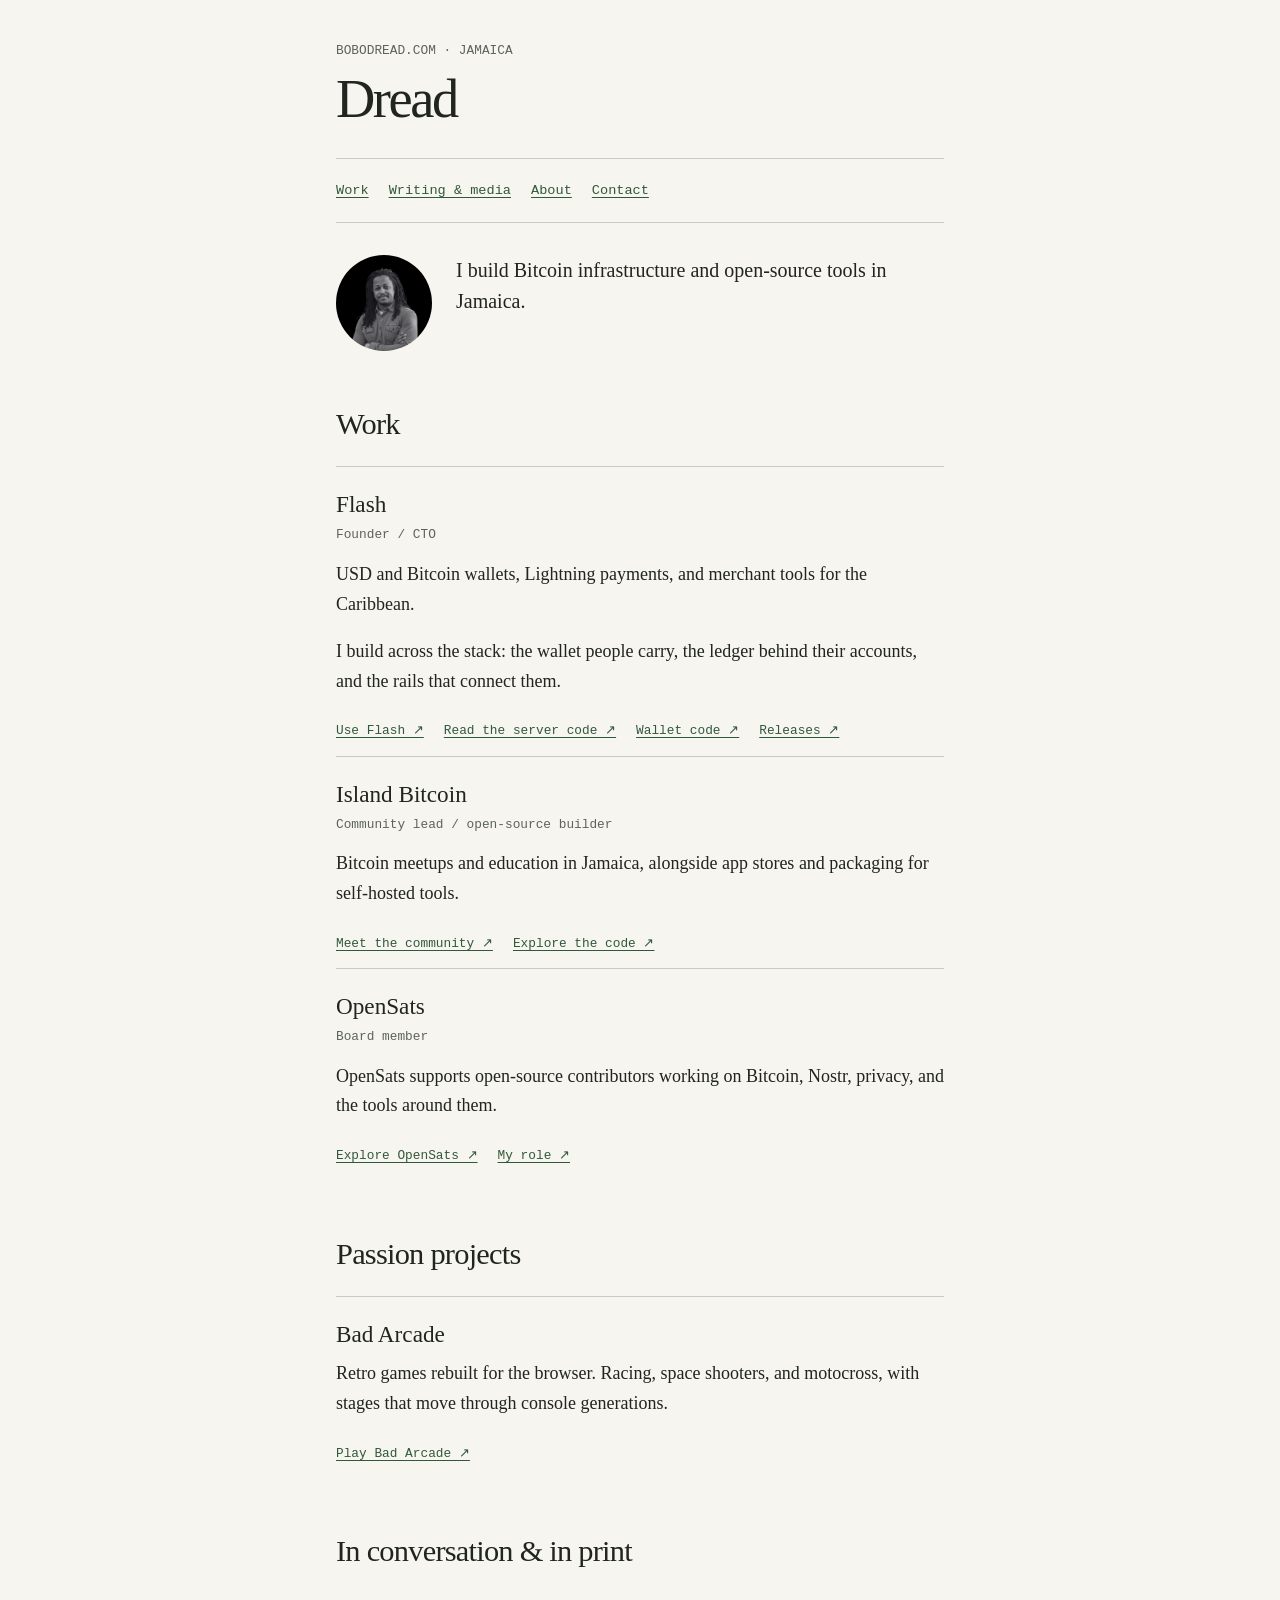
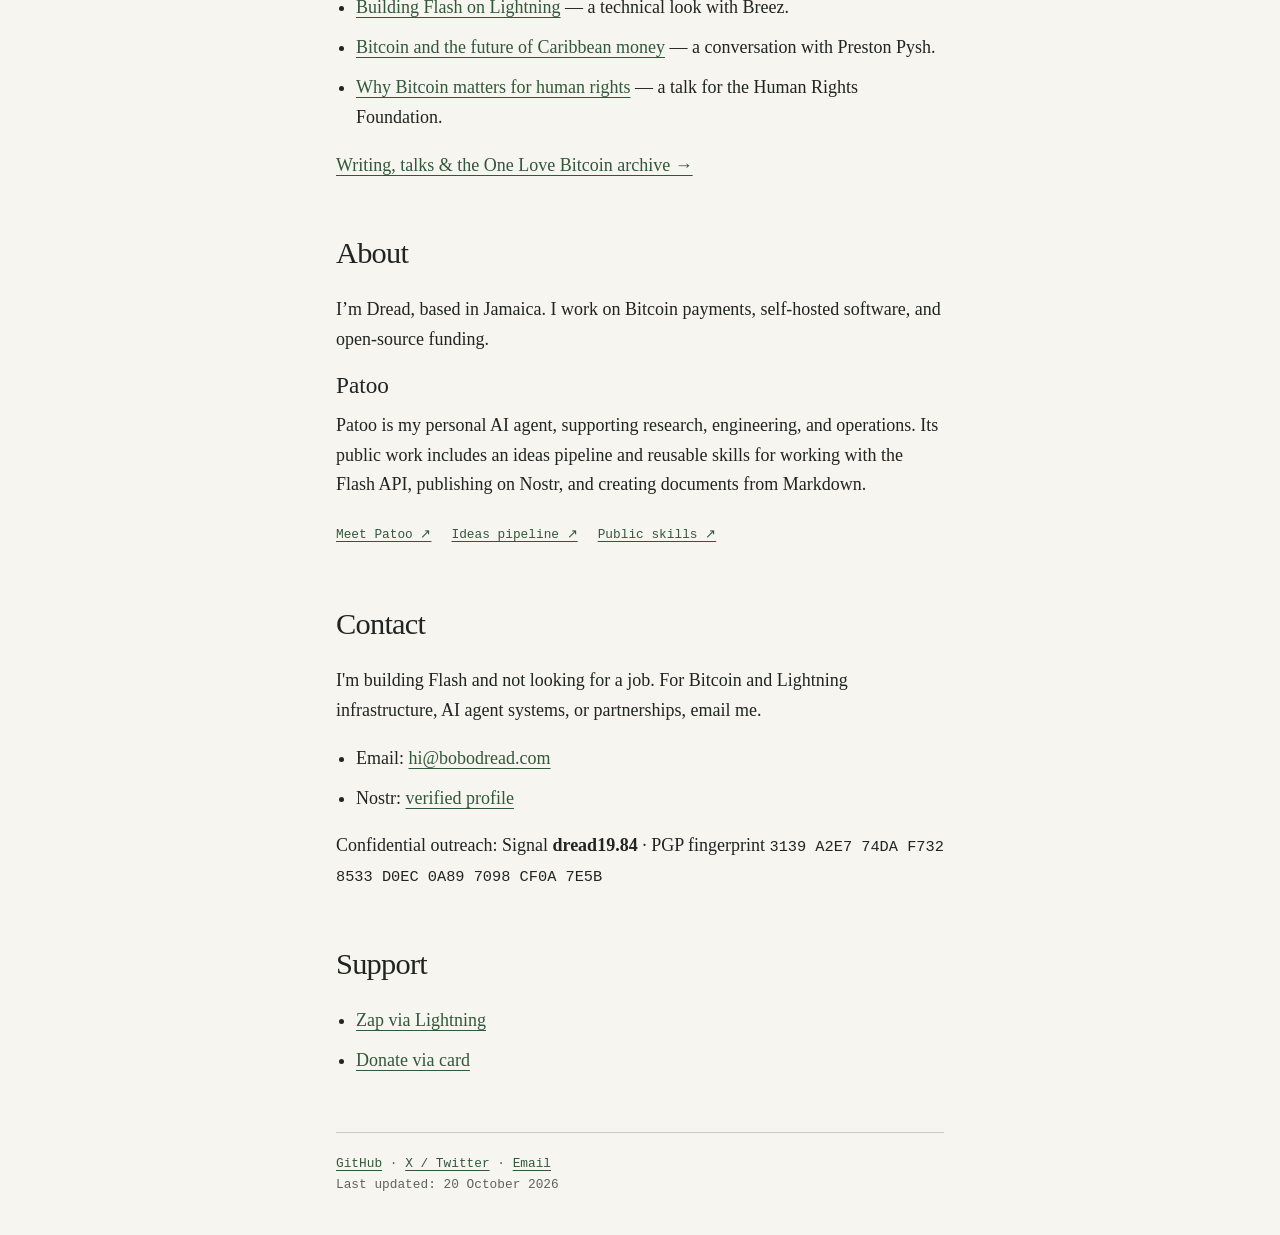
==== commit 2f6e078c: "Add Bad Arcade to a passion projects section" ====
--- a/index.html
+++ b/index.html
@@ -48,6 +48,14 @@
 <div class="links"><a href="https://opensats.org">Explore OpenSats ↗</a><a href="https://opensats.org/about/dread">My role ↗</a></div>
 </article>
 </section>
+<section id="passion-projects" aria-labelledby="passion-title">
+<h2 id="passion-title">Passion projects</h2>
+<article id="bad-arcade">
+<h3>Bad Arcade</h3>
+<p>Retro games rebuilt for the browser. Racing, space shooters, and motocross, with stages that move through console generations.</p>
+<div class="links"><a href="https://badarcade.xyz">Play Bad Arcade ↗</a></div>
+</article>
+</section>
 <section aria-labelledby="reading-title">
 <h2 id="reading-title">In conversation &amp; in print</h2>
 <ul>
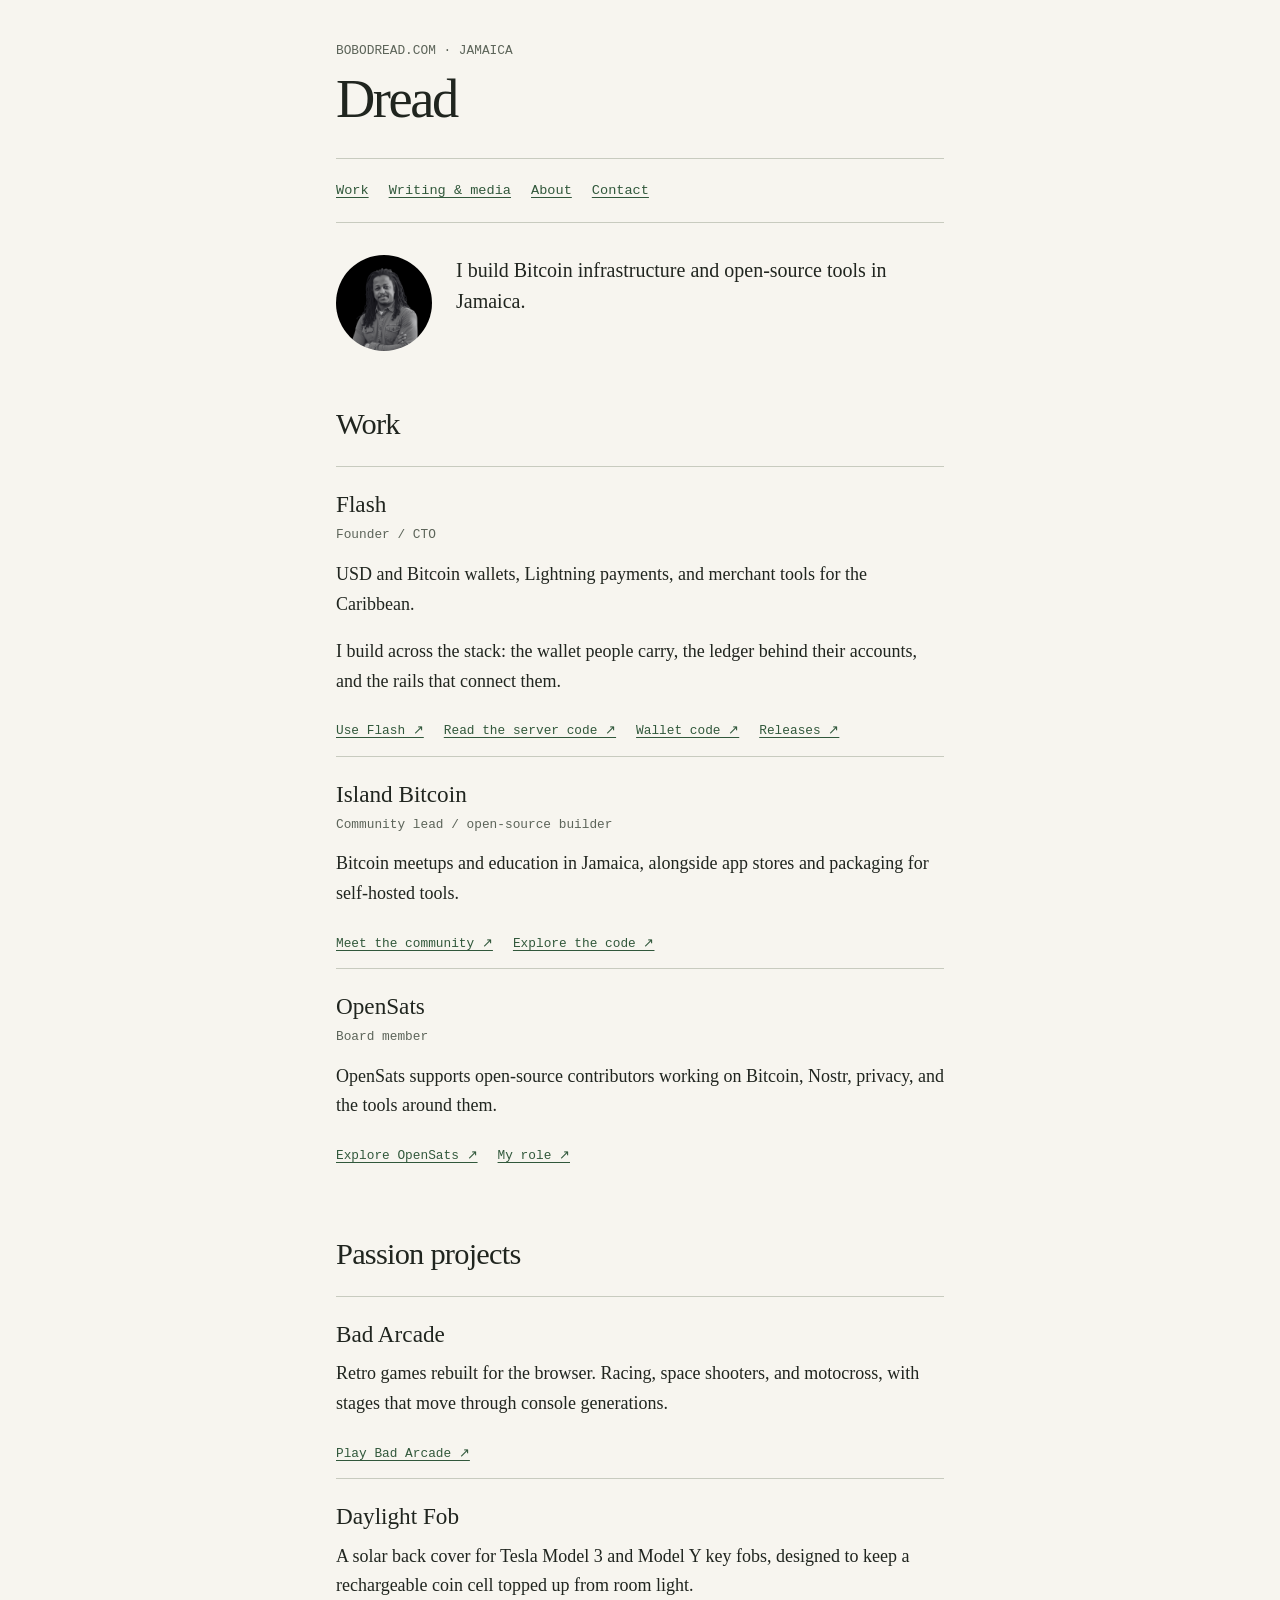
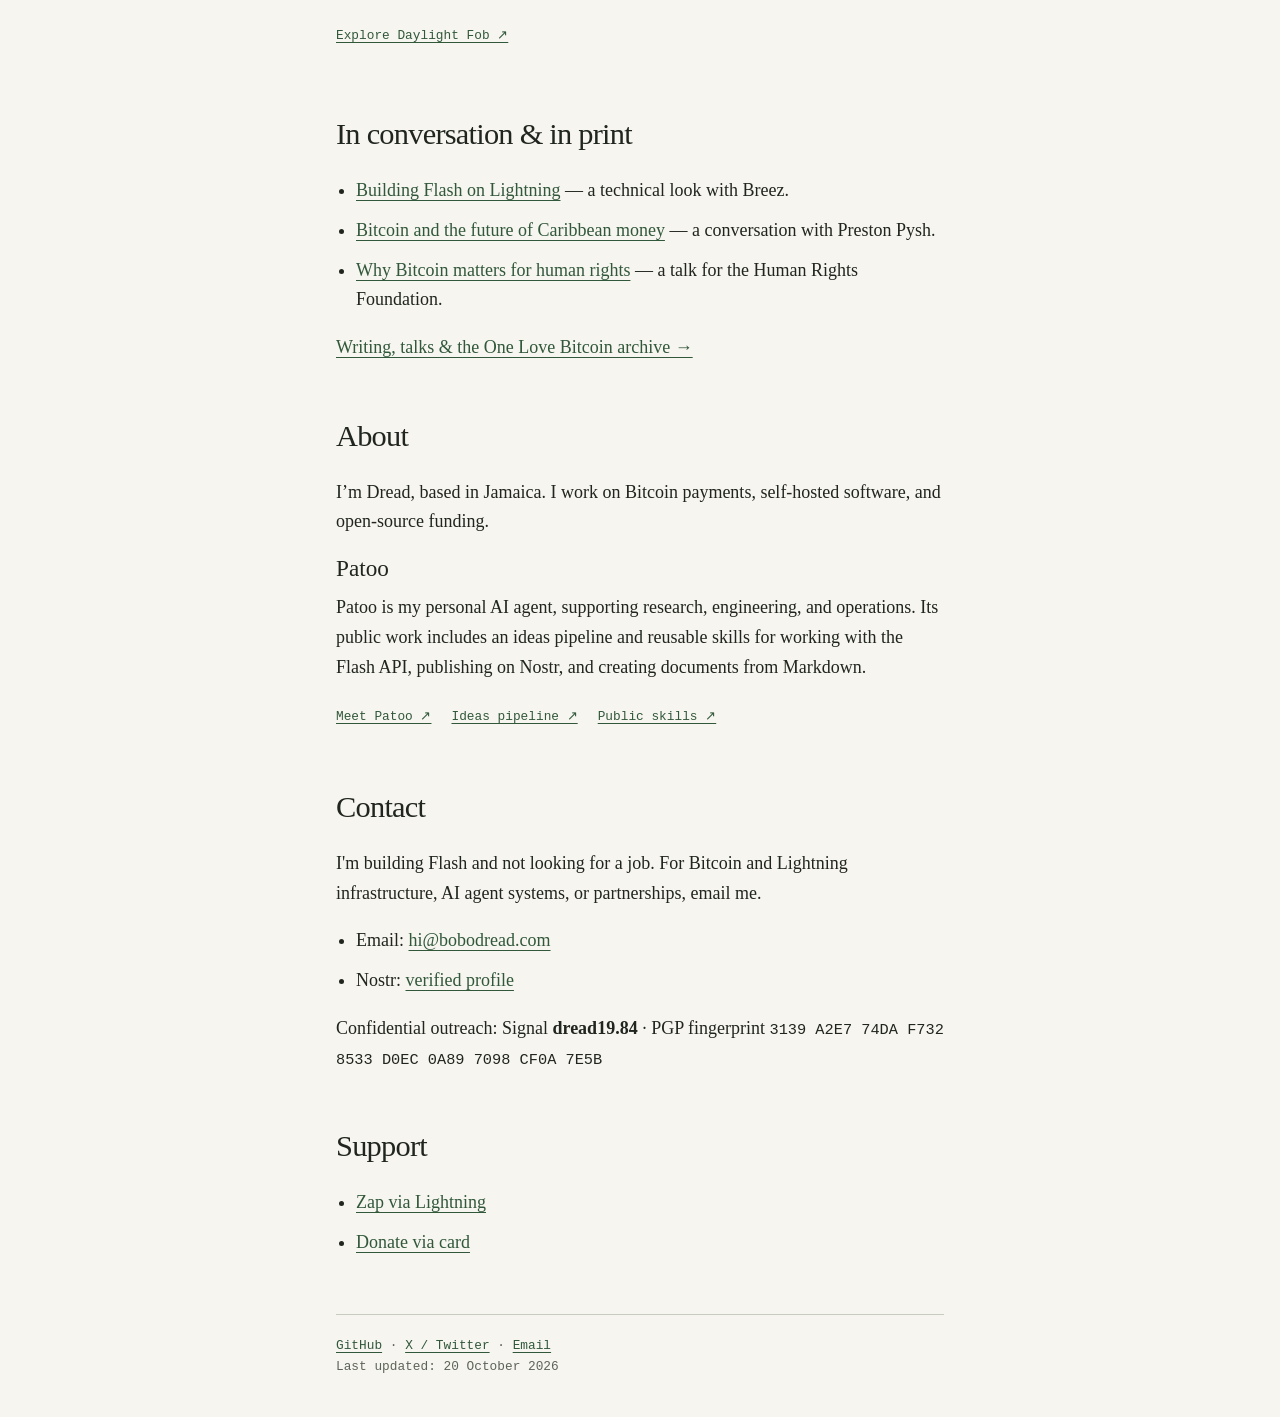
==== commit e571f53f: "Add Daylight Fob to passion projects" ====
--- a/index.html
+++ b/index.html
@@ -55,6 +55,11 @@
 <p>Retro games rebuilt for the browser. Racing, space shooters, and motocross, with stages that move through console generations.</p>
 <div class="links"><a href="https://badarcade.xyz">Play Bad Arcade ↗</a></div>
 </article>
+<article id="daylight-fob">
+<h3>Daylight Fob</h3>
+<p>A solar back cover for Tesla Model 3 and Model Y key fobs, designed to keep a rechargeable coin cell topped up from room light.</p>
+<div class="links"><a href="https://daylightfob.com">Explore Daylight Fob ↗</a></div>
+</article>
 </section>
 <section aria-labelledby="reading-title">
 <h2 id="reading-title">In conversation &amp; in print</h2>
